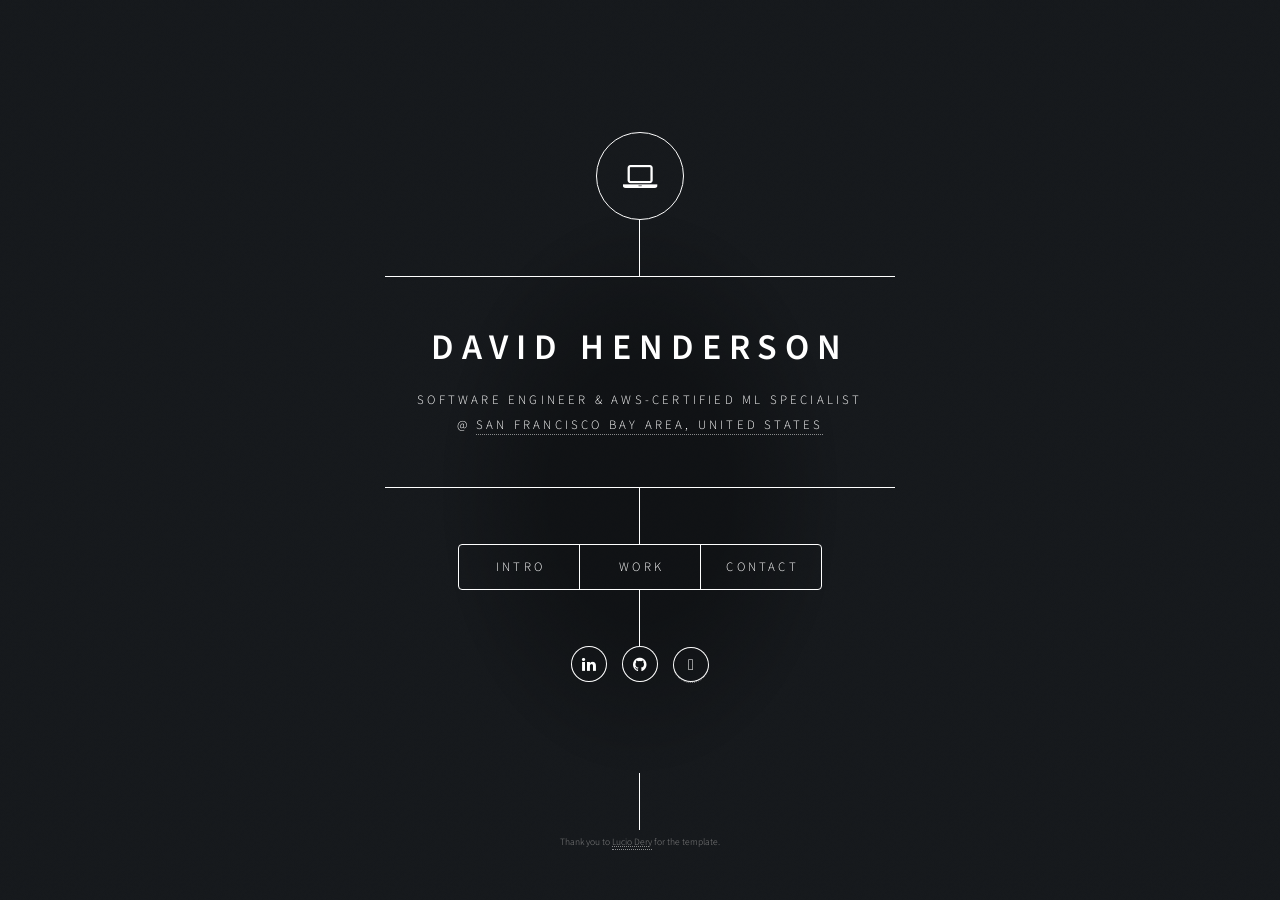
==== index.html @ 03f8490d "Update DS cat" ====
<!DOCTYPE HTML>
<!--
	Dimension by HTML5 UP
	html5up.net | @ajlkn
	Free for personal and commercial use under the CCA 3.0 license (html5up.net/license)
-->
<html>
	<head>
		<title>David Henderson</title>
		<meta charset="utf-8" />
		<meta name="viewport" content="width=device-width, initial-scale=1, user-scalable=no" />
		<link rel="stylesheet" href="assets/css/main.css" />
		<link rel="stylesheet" href="academicons.min.css">
		<!--[if lte IE 9]><link rel="stylesheet" href="assets/css/ie9.css" /><![endif]-->
		<noscript><link rel="stylesheet" href="assets/css/noscript.css" /></noscript>
	</head>
	<body>

		<!-- Wrapper -->
			<div id="wrapper">


				<!-- Header -->
					<header id="header">
						<div class="logo">
							<span class="icon fa-laptop"></span>
						</div>
						<div class="content">
							<div class="inner">
								<h1>David Henderson</h1>
								<p> 
									Software Engineer &amp; AWS-Certified ML Specialist 
									<br>
									@
									<a href="https://github.com/HD013">San Francisco Bay Area, United States</a>
									<br>
								</p>
							</div>
						</div>
						<nav>
							<ul>
								<li><a href="#intro">Intro</a></li>
								<li><a href="#work">Work</a></li>
								<li><a href="#contact">Contact</a></li>
								<!-- <li><a href="#blog">Art</a></li> -->
							</ul>
						</nav>
						<div>
							<ul class="icons">
									<!-- <li><a href="https://x.com/[MyTwitter]" class="icon fa-twitter"><span class="label">Twitter</span></a></li> -->
									<li><a href="https://www.linkedin.com/in/d-henders/" class="icon fa-linkedin"><span class="label">LinkedIn</span></a></li>
									<li><a href="https://github.com/HD013" class="icon fa-github"><span class="label">GitHub</span></a></li>
									<li><a href="https://scholar.google.com/citations?user=qw6DKE0AAAAJ&hl=en"><i class="ai ai-google-scholar" aria-hidden="true"></i></a></li>
									<!-- <li><a href="https://www.semanticscholar.org/author/[David-Henderson]/[2064353087]"><i class="ai ai-semantic-scholar" aria-hidden="true"></i></a></li>  -->
							</ul>
						</div>
						<hr>
						<div style="font-size: 0.85em; text-align: center; margin-top: 1em;">
							<small style="font-size: 0.7em; color: #888;">
						  Thank you to <a href="https://ldery.github.io/" style="color: #888; text-decoration: underline dotted;">Lucio Dery</a> for the template.
							</small>
						</div>
						</header>

									<!-- Main -->
					<div id="main">
						<article id="intro">
							<h2 class="major">Intro</h2>
							<p><span class="image main"><img style="max-height: 450px; object-fit: contain;" src="images/CR_Hd_e.jpeg" alt="David Henderson" /></span></p>
							<p>
								I'm a Research Biologist, Software Engineer and AWS-certified Machine Learning Specialist with 6+ years of experience building scalable systems, data pipelines, and optimizing database performance. I thrive at the intersection of technology and science, with a passion for cross-functional collaboration and delivering production-quality solutions. My background spans backend development, distributed systems, and mentoring future data scientists.
								<br>
							</p>
							
						</article>

						<!-- Work -->
						<article id="work">
							<h3><a href="cvs/rvSE.pdf">Resume</a></h3>
							<br>
							<h3><a href="cvs/CV_vde_2551.pdf">Full CV</a></h3>
						
							<h3 id="-education">
								<i class="icon fa-chevron-right"></i>
								Education
							</h3>
							<table class="table table-hover">
								<tbody>
									<tr>
										<td class="col-md-3">2018–2023</td>
										<td>
											<strong>Ph.D., Biology and Biomedical Sciences </strong>
											<br> Washington University in St. Louis
										</td>
									</tr>
									<tr>
										<td class="col-md-3">2014–2016</td>
										<td>
											<strong>B.Sc., Biological Studies – Summa Cum Laude</strong>
											<br> Northern Illinois University
											<br> <strong>GPA:</strong> 3.9/4
										</td>
									</tr>
								</tbody>
							</table>
						
							<h3 id="-experience">
								<i class="icon fa-chevron-right"></i>
								Experience
							</h3>
							<table class="table table-hover">
								<tbody>
									<tr>
										<td class="col-md-3">2024-Present</td>
										<td>
											<strong>Data Scientist</strong>, FreeLance
										</td>
									</tr>
									<tr>
										<td class="col-md-3">2024</td>
										<td>
											<strong>Software Developer</strong>, Galactic Advisors
										</td>
									</tr>
									<tr>
										<td class="col-md-3">2018–2023</td>
										<td>
											<strong>Research Biologist (Ph.D.)</strong>, Washington University in St. Louis
										</td>
									</tr>
									<tr>
										<td class="col-md-3">2023–Present</td>
										<td>
											<strong>Research Program Mentor</strong>, Polygence
										</td>
									</tr>
									<tr>
										<td class="col-md-3">2022</td>
										<td>
											<strong>Visiting Faculty</strong>, University of Texas at Austin
										</td>
									</tr>
									<tr>
										<td class="col-md-3">2021–2023</td>
										<td>
											<strong>Consultant</strong>, The BALSA Group
										</td>
									</tr>
								</tbody>
							</table>
							<h3 id="projects">
								<i class="icon fa-chevron-right"></i>
								Projects
							</h3>
							<table class="table table-hover">
								<tbody>
									<tr>
										<td>
											<a href="https://github.com/HD013/BiggerPockets_NLP-">
												<strong>Natural Language Processing & Sentiment Analysis: Real Estate - Bigger Pockets channel
													</strong>
											</a>												
											<br> <strong>David Henderson</strong>, Yingtong Amanda Wu
											<img  style='object-fit: contain; max-width: 500px; max-height: auto;' class="image fit" src="images/BP_dash.jpg" alt=""/>
										</td>
									</tr>
									<tr>
										<td>
											<a href="https://github.com/HD013/bioactivity-prediction-app">
												<strong>BioActivity Prediction App
													</strong>
											</a>												
											<br> <strong>David Henderson</strong>
											<img  style='object-fit: contain; max-width: 500px; max-height: auto;' class="image fit" src="images/P_punctata.jpg" alt=""/>
											<br><small style="color: #555;">photo: Muritatis</small>
										</td>
									</tr>
								</tbody>
							</table>
							<h3 id="2025-publications">
								<i class="icon fa-chevron-right"></i>
								Publications
							</h3>
							<table class="table table-hover">
								<tbody>
									<tr>
										<td>
											<a href="papers/Henderson_etal_2025_Ecology.pdf">
												<strong>Testing the role of biotic interactions in shaping elevational
													diversity gradients: An ecological metabolomics approach
													</strong>
											</a>												
											<br> <strong>David Henderson</strong>, J. Sebastian Tello, Leslie Cayola, Alfredo F. Fuentes,  Belen Alvestegui, Nathan Muchhala, Brian E. Sedio, Jonathan A. Myers 
											<br> Ecology
											<img  style='object-fit: contain; max-width: 600px; max-height: auto;' class="image fit" src="images/ecol2025_f1.png" alt=""/>
										</td>
									</tr>
									<tr>
										<td>
											<a href="papers/Smith et al 2023 Including imprecisely georeferenced specimens improves accuracy of species distributi">
												<strong>Including imprecisely georeferenced specimens improves
													accuracy of species distribution models and estimates of niche
													breadth</strong>
											</a>												
											<br> Adam B. Smith, Stephen J. Murphy, <strong>David Henderson</strong>, Kelley D. Erickson
											<br> 🏆 Wiley Top Cited Paper Award (2025)
											<br> Global Ecology and Biogeography
											<img  style='object-fit: contain; max-width: 500px; max-height: auto;' class="image fit" src="papers/geb_f6.png" alt=""/>
										</td>
									</tr>
									<tr>
										<td>
											<a href="papers/wandering_spiders.pdf">
												<strong>Effect of forest succession and microenvironmental variables on the abundance of two
													wandering spider species (Araneae: Ctenidae) in a montane tropical forest													
													</strong>
											</a>												
											<br> Nicolas A. Hazzi, Anna Petrosky, Harshad Karandikar, <strong>David Henderson</strong>, Natalia Jimenez-Conejo
											<br> Journal of Arachnology
											<img  style='object-fit: contain; max-width: 600px; max-height: auto;' class="image fit" src="images/wanderingspiders_Kgriswoldi.png" alt=""/>
										</td>
									</tr>
									<tr>
										<td>
											<a href="papers/Biotic Interactions and the Maintenance of Biodiversity Across a Tropical Elevational Gradient.pdf">
												<strong>Biotic Interactions and the Maintenance of Biodiversity Across a Tropical Elevational Gradient													
													</strong>
											</a>												
											<br> <strong>David Henderson</strong>
											<br> Washington University in St. Louis
											<img  style='object-fit: contain; max-width: 600px; max-height: auto;' class="image fit" src="images/biMait_37.png" alt=""/>
										</td>
									</tr>
									<tr>
										<td>
											<a href="papers/microburst_2020.pdf">
												<strong>Tree functional traits as predictors of microburst-associated
													treefalls in tropical wet forests
													</strong>
											</a>												
											<br> Alana M. Rader, Amy Cottrell, Anna Kudla, Tiffany Lum, <strong>David Henderson</strong>, Harshad Karandikar, Susan G. Letcher
											<br> Wiley: BioTropica
											<img  style='object-fit: contain; max-width: 600px; max-height: auto;' class="image fit" src="papers/microburst_cfl.jpg" alt=""/>
										</td>
									</tr>
								</tbody>
							</table>
						</article>
								
							</p>
						</article>

						<!-- Contact -->
						<article id="contact">
							<h3> Email : </h3>
							<p><a href="mailto:dhenders013@proton.me">dhenders013@proton.me</a></p>
							
						</article>
					</div>

			</div>

		<!-- BG -->
			<div id="bg"></div>

		<!-- Scripts -->
			<script src="assets/js/jquery.min.js"></script>
			<script src="assets/js/skel.min.js"></script>
			<script src="assets/js/util.js"></script>
			<script src="assets/js/main.js"></script>

	</body>
</html>
---- assets/css/main.css ----
@import url(font-awesome.min.css);
@import url("https://fonts.googleapis.com/css?family=Source+Sans+Pro:300italic,600italic,300,600");

/*
	Dimension by HTML5 UP
	html5up.net | @ajlkn
	Free for personal and commercial use under the CCA 3.0 license (html5up.net/license)
*/

/* Reset */

	html, body, div, span, applet, object, iframe, h1, h2, h3, h4, h5, h6, p, blockquote, pre, a, abbr, acronym, address, big, cite, code, del, dfn, em, img, ins, kbd, q, s, samp, small, strike, strong, sub, sup, tt, var, b, u, i, center, dl, dt, dd, ol, ul, li, fieldset, form, label, legend, table, caption, tbody, tfoot, thead, tr, th, td, article, aside, canvas, details, embed, figure, figcaption, footer, header, hgroup, menu, nav, output, ruby, section, summary, time, mark, audio, video {
		margin: 0;
		padding: 0;
		border: 0;
		font-size: 100%;
		font: inherit;
		vertical-align: baseline;
	}

	article, aside, details, figcaption, figure, footer, header, hgroup, menu, nav, section {
		display: block;
	}

	body {
		line-height: 1;
	}

	ol, ul {
		list-style: none;
	}

	blockquote, q {
		quotes: none;
	}

	blockquote:before, blockquote:after, q:before, q:after {
		content: '';
		content: none;
	}

	table {
		border-collapse: collapse;
		border-spacing: 0;
	}

	body {
		-webkit-text-size-adjust: none;
	}

/* Box Model */

	*, *:before, *:after {
		-moz-box-sizing: border-box;
		-webkit-box-sizing: border-box;
		box-sizing: border-box;
	}

/* Basic */

	@-ms-viewport {
		width: device-width;
	}

	@media screen and (max-width: 480px) {

		html, body {
			min-width: 320px;
		}

	}

	body {
		background: #1b1f22;
	}

		body.is-loading *, body.is-loading *:before, body.is-loading *:after, body.is-switching *, body.is-switching *:before, body.is-switching *:after {
			-moz-animation: none !important;
			-webkit-animation: none !important;
			-ms-animation: none !important;
			animation: none !important;
			-moz-transition: none !important;
			-webkit-transition: none !important;
			-ms-transition: none !important;
			transition: none !important;
			-moz-transition-delay: none !important;
			-webkit-transition-delay: none !important;
			-ms-transition-delay: none !important;
			transition-delay: none !important;
		}

/* Type */

	html {
		font-size: 16pt;
	}

		@media screen and (max-width: 1680px) {

			html {
				font-size: 12pt;
			}

		}

		@media screen and (max-width: 736px) {

			html {
				font-size: 11pt;
			}

		}

		@media screen and (max-width: 360px) {

			html {
				font-size: 10pt;
			}

		}

	body, input, select, textarea {
		color: #ffffff;
		font-family: "Source Sans Pro", sans-serif;
		font-weight: 300;
		font-size: 1rem;
		line-height: 1.65;
	}

	a {
		-moz-transition: color 0.2s ease-in-out, background-color 0.2s ease-in-out, border-bottom-color 0.2s ease-in-out;
		-webkit-transition: color 0.2s ease-in-out, background-color 0.2s ease-in-out, border-bottom-color 0.2s ease-in-out;
		-ms-transition: color 0.2s ease-in-out, background-color 0.2s ease-in-out, border-bottom-color 0.2s ease-in-out;
		transition: color 0.2s ease-in-out, background-color 0.2s ease-in-out, border-bottom-color 0.2s ease-in-out;
		border-bottom: dotted 1px rgba(255, 255, 255, 0.5);
		text-decoration: none;
		color: inherit;
	}

		a:hover {
			border-bottom-color: transparent;
		}

	strong, b {
		color: #ffffff;
		font-weight: 600;
	}

	em, i {
		font-style: italic;
	}

	p {
		margin: 0 0 2rem 0;
	}

	h1, h2, h3, h4, h5, h6 {
		color: #ffffff;
		font-weight: 600;
		line-height: 1.5;
		margin: 0 0 1rem 0;
		text-transform: uppercase;
		letter-spacing: 0.2rem;
	}

		h1 a, h2 a, h3 a, h4 a, h5 a, h6 a {
			color: inherit;
			text-decoration: none;
		}

		h1.major, h2.major, h3.major, h4.major, h5.major, h6.major {
			border-bottom: solid 1px #ffffff;
			width: -moz-max-content;
			width: -webkit-max-content;
			width: -ms-max-content;
			width: max-content;
			padding-bottom: 0.5rem;
			margin: 0 0 2rem 0;
		}

	h1 {
		font-size: 2.25rem;
		line-height: 1.3;
		letter-spacing: 0.5rem;
	}

	h2 {
		font-size: 1.5rem;
		line-height: 1.4;
		letter-spacing: 0.5rem;
	}

	h3 {
		font-size: 1rem;
	}

	h4 {
		font-size: 0.8rem;
	}

	h5 {
		font-size: 0.7rem;
	}

	h6 {
		font-size: 0.6rem;
	}

	@media screen and (max-width: 736px) {

		h1 {
			font-size: 1.75rem;
			line-height: 1.4;
		}

		h2 {
			font-size: 1.25em;
			line-height: 1.5;
		}

	}

	sub {
		font-size: 0.8rem;
		position: relative;
		top: 0.5rem;
	}

	sup {
		font-size: 0.8rem;
		position: relative;
		top: -0.5rem;
	}

	blockquote {
		border-left: solid 4px #ffffff;
		font-style: italic;
		margin: 0 0 2rem 0;
		padding: 0.5rem 0 0.5rem 2rem;
	}

	code {
		background: rgba(255, 255, 255, 0.075);
		border-radius: 4px;
		font-family: "Courier New", monospace;
		font-size: 0.9rem;
		margin: 0 0.25rem;
		padding: 0.25rem 0.65rem;
	}

	pre {
		-webkit-overflow-scrolling: touch;
		font-family: "Courier New", monospace;
		font-size: 0.9rem;
		margin: 0 0 2rem 0;
	}

		pre code {
			display: block;
			line-height: 1.75;
			padding: 1rem 1.5rem;
			overflow-x: auto;
		}

	hr {
		border: 0;
		border-bottom: solid 1px #ffffff;
		margin: 2.75rem 0;
	}

	.align-left {
		text-align: left;
	}

	.align-center {
		text-align: center;
	}

	.align-right {
		text-align: right;
	}

/* Form */

	form {
		margin: 0 0 2.5rem 0;
	}

		form .field {
			margin: 0 0 1.5rem 0;
		}

			form .field.half {
				width: 50%;
				float: left;
				padding: 0 0 0 0.75rem;
			}

				form .field.half.first {
					padding: 0 0.75rem 0 0;
				}

		form > .actions {
			margin: 1.875rem 0 0 0 !important;
		}

		@media screen and (max-width: 736px) {

			form .field {
				margin: 0 0 1.125rem 0;
			}

				form .field.half {
					padding: 0 0 0 0.5625rem;
				}

					form .field.half.first {
						padding: 0 0.5625rem 0 0;
					}

			form > .actions {
				margin: 1.5rem 0 0 0 !important;
			}

		}

		@media screen and (max-width: 480px) {

			form .field.half {
				width: 100%;
				float: none;
				padding: 0;
			}

				form .field.half.first {
					padding: 0;
				}

		}

	label {
		color: #ffffff;
		display: block;
		font-size: 0.8rem;
		font-weight: 300;
		letter-spacing: 0.2rem;
		line-height: 1.5;
		margin: 0 0 1rem 0;
		text-transform: uppercase;
	}

	input[type="text"],
	input[type="password"],
	input[type="email"],
	input[type="tel"],
	select,
	textarea {
		-moz-appearance: none;
		-webkit-appearance: none;
		-ms-appearance: none;
		appearance: none;
		-moz-transition: border-color 0.2s ease-in-out, box-shadow 0.2s ease-in-out, background-color 0.2s ease-in-out;
		-webkit-transition: border-color 0.2s ease-in-out, box-shadow 0.2s ease-in-out, background-color 0.2s ease-in-out;
		-ms-transition: border-color 0.2s ease-in-out, box-shadow 0.2s ease-in-out, background-color 0.2s ease-in-out;
		transition: border-color 0.2s ease-in-out, box-shadow 0.2s ease-in-out, background-color 0.2s ease-in-out;
		background: transparent;
		border-radius: 4px;
		border: solid 1px #ffffff;
		color: inherit;
		display: block;
		outline: 0;
		padding: 0 1rem;
		text-decoration: none;
		width: 100%;
	}

		input[type="text"]:invalid,
		input[type="password"]:invalid,
		input[type="email"]:invalid,
		input[type="tel"]:invalid,
		select:invalid,
		textarea:invalid {
			box-shadow: none;
		}

		input[type="text"]:focus,
		input[type="password"]:focus,
		input[type="email"]:focus,
		input[type="tel"]:focus,
		select:focus,
		textarea:focus {
			background: rgba(255, 255, 255, 0.075);
			border-color: #ffffff;
			box-shadow: 0 0 0 1px #ffffff;
		}

	select option {
		background: #1b1f22;
		color: #ffffff;
	}

	.select-wrapper {
		text-decoration: none;
		display: block;
		position: relative;
	}

		.select-wrapper:before {
			-moz-osx-font-smoothing: grayscale;
			-webkit-font-smoothing: antialiased;
			font-family: FontAwesome;
			font-style: normal;
			font-weight: normal;
			text-transform: none !important;
		}

		.select-wrapper:before {
			color: #ffffff;
			content: '\f107';
			display: block;
			height: 2.75rem;
			line-height: calc(2.75rem + 0em);
			pointer-events: none;
			position: absolute;
			right: 0;
			text-align: center;
			top: 0;
			width: 2.75rem;
		}

		.select-wrapper select::-ms-expand {
			display: none;
		}

	input[type="text"],
	input[type="password"],
	input[type="email"],
	select {
		height: 2.75rem;
	}

	textarea {
		padding: 0.75rem 1rem;
	}

	input[type="checkbox"],
	input[type="radio"] {
		-moz-appearance: none;
		-webkit-appearance: none;
		-ms-appearance: none;
		appearance: none;
		display: block;
		float: left;
		margin-right: -2rem;
		opacity: 0;
		width: 1rem;
		z-index: -1;
	}

		input[type="checkbox"] + label,
		input[type="radio"] + label {
			text-decoration: none;
			-moz-user-select: none;
			-webkit-user-select: none;
			-ms-user-select: none;
			user-select: none;
			color: #ffffff;
			cursor: pointer;
			display: inline-block;
			font-size: 0.8rem;
			font-weight: 300;
			margin: 0 0 0.5rem 0;
			padding-left: 2.65rem;
			padding-right: 0.75rem;
			position: relative;
		}

			input[type="checkbox"] + label:before,
			input[type="radio"] + label:before {
				-moz-osx-font-smoothing: grayscale;
				-webkit-font-smoothing: antialiased;
				font-family: FontAwesome;
				font-style: normal;
				font-weight: normal;
				text-transform: none !important;
			}

			input[type="checkbox"] + label:before,
			input[type="radio"] + label:before {
				-moz-transition: border-color 0.2s ease-in-out, box-shadow 0.2s ease-in-out, background-color 0.2s ease-in-out;
				-webkit-transition: border-color 0.2s ease-in-out, box-shadow 0.2s ease-in-out, background-color 0.2s ease-in-out;
				-ms-transition: border-color 0.2s ease-in-out, box-shadow 0.2s ease-in-out, background-color 0.2s ease-in-out;
				transition: border-color 0.2s ease-in-out, box-shadow 0.2s ease-in-out, background-color 0.2s ease-in-out;
				border-radius: 4px;
				border: solid 1px #ffffff;
				content: '';
				display: inline-block;
				height: 1.65rem;
				left: 0;
				line-height: calc(1.58125rem + 0em);
				position: absolute;
				text-align: center;
				top: -0.125rem;
				width: 1.65rem;
			}

		input[type="checkbox"]:checked + label:before,
		input[type="radio"]:checked + label:before {
			background: #ffffff !important;
			border-color: #ffffff !important;
			color: #1b1f22;
			content: '\f00c';
		}

		input[type="checkbox"]:focus + label:before,
		input[type="radio"]:focus + label:before {
			background: rgba(255, 255, 255, 0.075);
			border-color: #ffffff;
			box-shadow: 0 0 0 1px #ffffff;
		}

	input[type="checkbox"] + label:before {
		border-radius: 4px;
	}

	input[type="radio"] + label:before {
		border-radius: 100%;
	}

	::-webkit-input-placeholder {
		color: rgba(255, 255, 255, 0.5) !important;
		opacity: 1.0;
	}

	:-moz-placeholder {
		color: rgba(255, 255, 255, 0.5) !important;
		opacity: 1.0;
	}

	::-moz-placeholder {
		color: rgba(255, 255, 255, 0.5) !important;
		opacity: 1.0;
	}

	:-ms-input-placeholder {
		color: rgba(255, 255, 255, 0.5) !important;
		opacity: 1.0;
	}

	.formerize-placeholder {
		color: rgba(255, 255, 255, 0.5) !important;
		opacity: 1.0;
	}

/* Box */

	.box {
		border-radius: 4px;
		border: solid 1px #ffffff;
		margin-bottom: 2rem;
		padding: 1.5em;
	}

		.box > :last-child,
		.box > :last-child > :last-child,
		.box > :last-child > :last-child > :last-child {
			margin-bottom: 0;
		}

		.box.alt {
			border: 0;
			border-radius: 0;
			padding: 0;
		}

/* Icon */

	.icon {
		text-decoration: none;
		border-bottom: none;
		position: relative;
	}

		.icon:before {
			-moz-osx-font-smoothing: grayscale;
			-webkit-font-smoothing: antialiased;
			font-family: FontAwesome;
			font-style: normal;
			font-weight: normal;
			text-transform: none !important;
		}

		.icon > .label {
			display: none;
		}

/* Image */

	.image {
		border-radius: 4px;
		border: 0;
		display: inline-block;
		position: relative;
	}

		.image:before {
			-moz-pointer-events: none;
			-webkit-pointer-events: none;
			-ms-pointer-events: none;
			pointer-events: none;
			background-image: url("../../images/overlay.png");
			background-color: rgba(19, 21, 25, 0.5);
			border-radius: 4px;
			content: '';
			display: block;
			height: 100%;
			left: 0;
			opacity: 0.5;
			position: absolute;
			top: 0;
			width: 100%;
		}

		.image img {
			border-radius: 4px;
			display: block;
		}

		.image.left, .image.right {
			max-width: 40%;
		}

			.image.left img, .image.right img {
				width: 100%;
			}

		.image.left {
			float: left;
			padding: 0 1.5em 1em 0;
			top: 0.25em;
		}

		.image.right {
			float: right;
			padding: 0 0 1em 1.5em;
			top: 0.25em;
		}

		.image.fit {
			display: block;
			margin: 0 0 2rem 0;
			width: 100%;
		}

			.image.fit img {
				width: 100%;
			}

		.image.main {
			display: block;
			margin: 2.5rem 0;
			width: 100%;
		}

			.image.main img {
				width: 100%;
			}

		@media screen and (max-width: 736px) {

			.image.main {
				margin: 2rem 0;
			}

		}

		@media screen and (max-width: 480px) {

			.image.main {
				margin: 1.5rem 0;
			}

		}

/* List */

	ol {
		list-style: decimal;
		margin: 0 0 2rem 0;
		padding-left: 1.25em;
	}

		ol li {
			padding-left: 0.25em;
		}

	ul {
		list-style: disc;
		margin: 0 0 2rem 0;
		padding-left: 1em;
	}

		ul li {
			padding-left: 0.5em;
		}

		ul.alt {
			list-style: none;
			padding-left: 0;
		}

			ul.alt li {
				border-top: solid 1px #ffffff;
				padding: 0.5em 0;
			}

				ul.alt li:first-child {
					border-top: 0;
					padding-top: 0;
				}

		ul.icons {
			cursor: default;
			list-style: none;
			padding-left: 0;
		}

			ul.icons li {
				display: inline-block;
				padding: 0 0.75em 0 0;
			}

				ul.icons li:last-child {
					padding-right: 0;
				}

				ul.icons li a {
					border-radius: 100%;
					box-shadow: inset 0 0 0 1px #ffffff;
					display: inline-block;
					height: 2.25rem;
					line-height: 2.25rem;
					text-align: center;
					width: 2.25rem;
				}

					ul.icons li a:hover {
						background-color: rgba(255, 255, 255, 0.075);
					}

					ul.icons li a:active {
						background-color: rgba(255, 255, 255, 0.175);
					}

		ul.actions {
			cursor: default;
			list-style: none;
			padding-left: 0;
		}

			ul.actions li {
				display: inline-block;
				padding: 0 1rem 0 0;
				vertical-align: middle;
			}

				ul.actions li:last-child {
					padding-right: 0;
				}

			ul.actions.small li {
				padding: 0 0.5rem 0 0;
			}

			ul.actions.vertical li {
				display: block;
				padding: 1rem 0 0 0;
			}

				ul.actions.vertical li:first-child {
					padding-top: 0;
				}

				ul.actions.vertical li > * {
					margin-bottom: 0;
				}

			ul.actions.vertical.small li {
				padding: 0.5rem 0 0 0;
			}

				ul.actions.vertical.small li:first-child {
					padding-top: 0;
				}

			ul.actions.fit {
				display: table;
				margin-left: -1rem;
				padding: 0;
				table-layout: fixed;
				width: calc(100% + 1rem);
			}

				ul.actions.fit li {
					display: table-cell;
					padding: 0 0 0 1rem;
				}

					ul.actions.fit li > * {
						margin-bottom: 0;
					}

				ul.actions.fit.small {
					margin-left: -0.5rem;
					width: calc(100% + 0.5rem);
				}

					ul.actions.fit.small li {
						padding: 0 0 0 0.5rem;
					}

			@media screen and (max-width: 480px) {

				ul.actions {
					margin: 0 0 2rem 0;
				}

					ul.actions li {
						padding: 1rem 0 0 0;
						display: block;
						text-align: center;
						width: 100%;
					}

						ul.actions li:first-child {
							padding-top: 0;
						}

						ul.actions li > * {
							width: 100%;
							margin: 0 !important;
						}

							ul.actions li > *.icon:before {
								margin-left: -2em;
							}

					ul.actions.small li {
						padding: 0.5rem 0 0 0;
					}

						ul.actions.small li:first-child {
							padding-top: 0;
						}

			}

	dl {
		margin: 0 0 2rem 0;
	}

		dl dt {
			display: block;
			font-weight: 600;
			margin: 0 0 1rem 0;
		}

		dl dd {
			margin-left: 2rem;
		}

/* Table */

	.table-wrapper {
		-webkit-overflow-scrolling: touch;
		overflow-x: auto;
	}

	table {
		margin: 0 0 2rem 0;
		width: 100%;
	}

		table tbody tr {
			border: solid 1px #ffffff;
			border-left: 0;
			border-right: 0;
		}

			table tbody tr:nth-child(2n + 1) {
				background-color: rgba(255, 255, 255, 0.075);
			}

		table td {
			padding: 0.75em 0.75em;
		}

		table th {
			color: #ffffff;
			font-size: 0.9em;
			font-weight: 600;
			padding: 0 0.75em 0.75em 0.75em;
			text-align: left;
		}

		table thead {
			border-bottom: solid 2px #ffffff;
		}

		table tfoot {
			border-top: solid 2px #ffffff;
		}

		table.alt {
			border-collapse: separate;
		}

			table.alt tbody tr td {
				border: solid 1px #ffffff;
				border-left-width: 0;
				border-top-width: 0;
			}

				table.alt tbody tr td:first-child {
					border-left-width: 1px;
				}

			table.alt tbody tr:first-child td {
				border-top-width: 1px;
			}

			table.alt thead {
				border-bottom: 0;
			}

			table.alt tfoot {
				border-top: 0;
			}

/* Button */

	input[type="submit"],
	input[type="reset"],
	input[type="button"],
	button,
	.button {
		-moz-appearance: none;
		-webkit-appearance: none;
		-ms-appearance: none;
		appearance: none;
		-moz-transition: background-color 0.2s ease-in-out, color 0.2s ease-in-out;
		-webkit-transition: background-color 0.2s ease-in-out, color 0.2s ease-in-out;
		-ms-transition: background-color 0.2s ease-in-out, color 0.2s ease-in-out;
		transition: background-color 0.2s ease-in-out, color 0.2s ease-in-out;
		background-color: transparent;
		border-radius: 4px;
		border: 0;
		box-shadow: inset 0 0 0 1px #ffffff;
		color: #ffffff !important;
		cursor: pointer;
		display: inline-block;
		font-size: 0.8rem;
		font-weight: 300;
		height: 2.75rem;
		letter-spacing: 0.2rem;
		line-height: 2.75rem;
		outline: 0;
		padding: 0 1.25rem 0 1.35rem;
		text-align: center;
		text-decoration: none;
		text-transform: uppercase;
		white-space: nowrap;
	}

		input[type="submit"]:hover,
		input[type="reset"]:hover,
		input[type="button"]:hover,
		button:hover,
		.button:hover {
			background-color: rgba(255, 255, 255, 0.075);
		}

		input[type="submit"]:active,
		input[type="reset"]:active,
		input[type="button"]:active,
		button:active,
		.button:active {
			background-color: rgba(255, 255, 255, 0.175);
		}

		input[type="submit"].icon:before,
		input[type="reset"].icon:before,
		input[type="button"].icon:before,
		button.icon:before,
		.button.icon:before {
			margin-right: 0.5em;
		}

		input[type="submit"].fit,
		input[type="reset"].fit,
		input[type="button"].fit,
		button.fit,
		.button.fit {
			display: block;
			margin: 0 0 1rem 0;
			width: 100%;
		}

		input[type="submit"].special,
		input[type="reset"].special,
		input[type="button"].special,
		button.special,
		.button.special {
			background-color: #ffffff;
			color: #1b1f22 !important;
			font-weight: 600;
		}

		input[type="submit"].disabled, input[type="submit"]:disabled,
		input[type="reset"].disabled,
		input[type="reset"]:disabled,
		input[type="button"].disabled,
		input[type="button"]:disabled,
		button.disabled,
		button:disabled,
		.button.disabled,
		.button:disabled {
			-moz-pointer-events: none;
			-webkit-pointer-events: none;
			-ms-pointer-events: none;
			pointer-events: none;
			cursor: default;
			opacity: 0.25;
		}

	input[type="submit"],
	input[type="reset"],
	input[type="button"],
	button {
		line-height: calc(2.75rem - 2px);
	}

/* BG */

	#bg {
		-moz-transform: scale(1.0);
		-webkit-transform: scale(1.0);
		-ms-transform: scale(1.0);
		transform: scale(1.0);
		-webkit-backface-visibility: hidden;
		position: fixed;
		top: 0;
		left: 0;
		width: 100%;
		height: 100vh;
		z-index: 1;
	}

		#bg:before, #bg:after {
			content: '';
			display: block;
			position: absolute;
			top: 0;
			left: 0;
			width: 100%;
			height: 100%;
		}

		#bg:before {
			-moz-transition: background-color 2.5s ease-in-out;
			-webkit-transition: background-color 2.5s ease-in-out;
			-ms-transition: background-color 2.5s ease-in-out;
			transition: background-color 2.5s ease-in-out;
			-moz-transition-delay: 0.75s;
			-webkit-transition-delay: 0.75s;
			-ms-transition-delay: 0.75s;
			transition-delay: 0.75s;
			background-image: linear-gradient(to top, rgba(19, 21, 25, 0.5), rgba(19, 21, 25, 0.5)), url("../../images/overlay.png");
			background-size: auto, 256px 256px;
			background-position: center, center;
			background-repeat: no-repeat, repeat;
			z-index: 2;
		}

		#bg:after {
			-moz-transform: scale(1.125);
			-webkit-transform: scale(1.125);
			-ms-transform: scale(1.125);
			transform: scale(1.125);
			-moz-transition: -moz-transform 0.325s ease-in-out, -moz-filter 0.325s ease-in-out;
			-webkit-transition: -webkit-transform 0.325s ease-in-out, -webkit-filter 0.325s ease-in-out;
			-ms-transition: -ms-transform 0.325s ease-in-out, -ms-filter 0.325s ease-in-out;
			transition: transform 0.325s ease-in-out, filter 0.325s ease-in-out;
			background-image: url("../../images/1716245919169.jpg");
			background-position: center;
			background-size: cover;
			background-repeat: no-repeat;
			z-index: 1;
		}

		body.is-article-visible #bg:after {
			-moz-transform: scale(1.0825);
			-webkit-transform: scale(1.0825);
			-ms-transform: scale(1.0825);
			transform: scale(1.0825);
			-moz-filter: blur(0.2rem);
			-webkit-filter: blur(0.2rem);
			-ms-filter: blur(0.2rem);
			filter: blur(0.2rem);
		}

		body.is-loading #bg:before {
			background-color: #000000;
		}

/* Wrapper */

	#wrapper {
		display: -moz-flex;
		display: -webkit-flex;
		display: -ms-flex;
		display: flex;
		-moz-flex-direction: column;
		-webkit-flex-direction: column;
		-ms-flex-direction: column;
		flex-direction: column;
		-moz-align-items: center;
		-webkit-align-items: center;
		-ms-align-items: center;
		align-items: center;
		-moz-justify-content: space-between;
		-webkit-justify-content: space-between;
		-ms-justify-content: space-between;
		justify-content: space-between;
		position: relative;
		min-height: 100vh;
		width: 100%;
		padding: 4rem 2rem;
		z-index: 3;
	}

		#wrapper:before {
			content: '';
			display: block;
		}

		@media screen and (max-width: 1680px) {

			#wrapper {
				padding: 3rem 2rem;
			}

		}

		@media screen and (max-width: 736px) {

			#wrapper {
				padding: 2rem 1rem;
			}

		}

		@media screen and (max-width: 480px) {

			#wrapper {
				padding: 1rem;
			}

		}

/* Header */

	#header {
		display: -moz-flex;
		display: -webkit-flex;
		display: -ms-flex;
		display: flex;
		-moz-flex-direction: column;
		-webkit-flex-direction: column;
		-ms-flex-direction: column;
		flex-direction: column;
		-moz-align-items: center;
		-webkit-align-items: center;
		-ms-align-items: center;
		align-items: center;
		-moz-transition: -moz-transform 0.325s ease-in-out, -moz-filter 0.325s ease-in-out, opacity 0.325s ease-in-out;
		-webkit-transition: -webkit-transform 0.325s ease-in-out, -webkit-filter 0.325s ease-in-out, opacity 0.325s ease-in-out;
		-ms-transition: -ms-transform 0.325s ease-in-out, -ms-filter 0.325s ease-in-out, opacity 0.325s ease-in-out;
		transition: transform 0.325s ease-in-out, filter 0.325s ease-in-out, opacity 0.325s ease-in-out;
		background-image: -moz-radial-gradient(rgba(0, 0, 0, 0.25) 25%, transparent 55%);
		background-image: -webkit-radial-gradient(rgba(0, 0, 0, 0.25) 25%, transparent 55%);
		background-image: -ms-radial-gradient(rgba(0, 0, 0, 0.25) 25%, transparent 55%);
		background-image: radial-gradient(rgba(0, 0, 0, 0.25) 25%, transparent 55%);
		max-width: 100%;
		text-align: center;
	}

		#header > * {
			-moz-transition: opacity 0.325s ease-in-out;
			-webkit-transition: opacity 0.325s ease-in-out;
			-ms-transition: opacity 0.325s ease-in-out;
			transition: opacity 0.325s ease-in-out;
			position: relative;
			margin-top: 3.5rem;
		}

			#header > *:before {
				content: '';
				display: block;
				position: absolute;
				top: calc(-3.5rem - 1px);
				left: calc(50% - 1px);
				width: 1px;
				height: calc(3.5rem + 1px);
				background: #ffffff;
			}

		#header > :first-child {
			margin-top: 0;
		}

			#header > :first-child:before {
				display: none;
			}

		#header .logo {
			width: 5.5rem;
			height: 5.5rem;
			line-height: 5.5rem;
			border: solid 1px #ffffff;
			border-radius: 100%;
		}

			#header .logo .icon:before {
				font-size: 2rem;
			}

		#header .content {
			border-style: solid;
			border-color: #ffffff;
			border-top-width: 1px;
			border-bottom-width: 1px;
			max-width: 100%;
		}

			#header .content .inner {
				-moz-transition: max-height 0.75s ease, padding 0.75s ease, opacity 0.325s ease-in-out;
				-webkit-transition: max-height 0.75s ease, padding 0.75s ease, opacity 0.325s ease-in-out;
				-ms-transition: max-height 0.75s ease, padding 0.75s ease, opacity 0.325s ease-in-out;
				transition: max-height 0.75s ease, padding 0.75s ease, opacity 0.325s ease-in-out;
				-moz-transition-delay: 0.25s;
				-webkit-transition-delay: 0.25s;
				-ms-transition-delay: 0.25s;
				transition-delay: 0.25s;
				padding: 3rem 2rem;
				max-height: 40rem;
				overflow: hidden;
			}

				#header .content .inner > :last-child {
					margin-bottom: 0;
				}

			#header .content p {
				text-transform: uppercase;
				letter-spacing: 0.2rem;
				font-size: 0.8rem;
				line-height: 2;
			}

		#header nav ul {
			display: -moz-flex;
			display: -webkit-flex;
			display: -ms-flex;
			display: flex;
			margin-bottom: 0;
			list-style: none;
			padding-left: 0;
			border: solid 1px #ffffff;
			border-radius: 4px;
		}

			#header nav ul li {
				padding-left: 0;
				border-left: solid 1px #ffffff;
			}

				#header nav ul li:first-child {
					border-left: 0;
				}

				#header nav ul li a {
					display: block;
					min-width: 7.5rem;
					height: 2.75rem;
					line-height: 2.75rem;
					padding: 0 1.25rem 0 1.45rem;
					text-transform: uppercase;
					letter-spacing: 0.2rem;
					font-size: 0.8rem;
					border-bottom: 0;
				}

					#header nav ul li a:hover {
						background-color: rgba(255, 255, 255, 0.075);
					}

					#header nav ul li a:active {
						background-color: rgba(255, 255, 255, 0.175);
					}

		#header nav.use-middle:after {
			content: '';
			display: block;
			position: absolute;
			top: 0;
			left: calc(50% - 1px);
			width: 1px;
			height: 100%;
			background: #ffffff;
		}

		#header nav.use-middle ul li.is-middle {
			border-left: 0;
		}

		body.is-article-visible #header {
			-moz-transform: scale(0.95);
			-webkit-transform: scale(0.95);
			-ms-transform: scale(0.95);
			transform: scale(0.95);
			-moz-filter: blur(0.1rem);
			-webkit-filter: blur(0.1rem);
			-ms-filter: blur(0.1rem);
			filter: blur(0.1rem);
			opacity: 0;
		}

		body.is-loading #header {
			-moz-filter: blur(0.125rem);
			-webkit-filter: blur(0.125rem);
			-ms-filter: blur(0.125rem);
			filter: blur(0.125rem);
		}

			body.is-loading #header > * {
				opacity: 0;
			}

			body.is-loading #header .content .inner {
				max-height: 0;
				padding-top: 0;
				padding-bottom: 0;
				opacity: 0;
			}

		@media screen and (max-width: 980px) {

			#header .content p br {
				display: none;
			}

		}

		@media screen and (max-width: 736px) {

			#header > * {
				margin-top: 2rem;
			}

				#header > *:before {
					top: calc(-2rem - 1px);
					height: calc(2rem + 1px);
				}

			#header .logo {
				width: 4.75rem;
				height: 4.75rem;
				line-height: 4.75rem;
			}

				#header .logo .icon:before {
					font-size: 1.75rem;
				}

			#header .content .inner {
				padding: 2.5rem 1rem;
			}

			#header .content p {
				line-height: 1.875;
			}

		}

		@media screen and (max-width: 480px) {

			#header {
				padding: 1.5rem 0;
			}

				#header .content .inner {
					padding: 2.5rem 0;
				}

				#header nav ul {
					-moz-flex-direction: column;
					-webkit-flex-direction: column;
					-ms-flex-direction: column;
					flex-direction: column;
					min-width: 10rem;
					max-width: 100%;
				}

					#header nav ul li {
						border-left: 0;
						border-top: solid 1px #ffffff;
					}

						#header nav ul li:first-child {
							border-top: 0;
						}

						#header nav ul li a {
							height: 3rem;
							line-height: 3rem;
							min-width: 0;
							width: 100%;
						}

				#header nav.use-middle:after {
					display: none;
				}

		}

/* Main */

	#main {
		-moz-flex-grow: 1;
		-webkit-flex-grow: 1;
		-ms-flex-grow: 1;
		flex-grow: 1;
		-moz-flex-shrink: 1;
		-webkit-flex-shrink: 1;
		-ms-flex-shrink: 1;
		flex-shrink: 1;
		display: -moz-flex;
		display: -webkit-flex;
		display: -ms-flex;
		display: flex;
		-moz-align-items: center;
		-webkit-align-items: center;
		-ms-align-items: center;
		align-items: center;
		-moz-justify-content: center;
		-webkit-justify-content: center;
		-ms-justify-content: center;
		justify-content: center;
		-moz-flex-direction: column;
		-webkit-flex-direction: column;
		-ms-flex-direction: column;
		flex-direction: column;
		position: relative;
		max-width: 100%;
		z-index: 3;
	}

		#main article {
			-moz-transform: translateY(0.25rem);
			-webkit-transform: translateY(0.25rem);
			-ms-transform: translateY(0.25rem);
			transform: translateY(0.25rem);
			-moz-transition: opacity 0.325s ease-in-out, -moz-transform 0.325s ease-in-out;
			-webkit-transition: opacity 0.325s ease-in-out, -webkit-transform 0.325s ease-in-out;
			-ms-transition: opacity 0.325s ease-in-out, -ms-transform 0.325s ease-in-out;
			transition: opacity 0.325s ease-in-out, transform 0.325s ease-in-out;
			padding: 4.5rem 2.5rem 1.5rem 2.5rem ;
			position: relative;
			width: 60rem;
			max-width: 100%;
			background-color: rgba(27, 31, 34, 0.85);
			border-radius: 4px;
			opacity: 0;
		}

			#main article.active {
				-moz-transform: translateY(0);
				-webkit-transform: translateY(0);
				-ms-transform: translateY(0);
				transform: translateY(0);
				opacity: 1;
			}

			#main article .close {
				display: block;
				position: absolute;
				top: 0;
				right: 0;
				width: 4rem;
				height: 4rem;
				cursor: pointer;
				text-indent: 4rem;
				overflow: hidden;
				white-space: nowrap;
			}

				#main article .close:before {
					-moz-transition: background-color 0.2s ease-in-out;
					-webkit-transition: background-color 0.2s ease-in-out;
					-ms-transition: background-color 0.2s ease-in-out;
					transition: background-color 0.2s ease-in-out;
					content: '';
					display: block;
					position: absolute;
					top: 0.75rem;
					left: 0.75rem;
					width: 2.5rem;
					height: 2.5rem;
					border-radius: 100%;
					background-position: center;
					background-image: url("data:image/svg+xml;charset=utf8,%3Csvg xmlns='http://www.w3.org/2000/svg' xmlns:xlink='http://www.w3.org/1999/xlink' width='20px' height='20px' viewBox='0 0 20 20' zoomAndPan='disable'%3E%3Cstyle%3Eline %7B stroke: %23ffffff%3B stroke-width: 1%3B %7D%3C/style%3E%3Cline x1='2' y1='2' x2='18' y2='18' /%3E%3Cline x1='18' y1='2' x2='2' y2='18' /%3E%3C/svg%3E");
					background-size: 20px 20px;
					background-repeat: no-repeat;
				}

				#main article .close:hover:before {
					background-color: rgba(255, 255, 255, 0.075);
				}

				#main article .close:active:before {
					background-color: rgba(255, 255, 255, 0.175);
				}

		@media screen and (max-width: 736px) {

			#main article {
				padding: 3.5rem 2rem 0.5rem 2rem ;
			}

				#main article .close:before {
					top: 0.875rem;
					left: 0.875rem;
					width: 2.25rem;
					height: 2.25rem;
					background-size: 14px 14px;
				}

		}

		@media screen and (max-width: 480px) {

			#main article {
				padding: 3rem 1.5rem 0.5rem 1.5rem ;
			}

		}

/* Footer */

	#footer {
		-moz-transition: -moz-transform 0.325s ease-in-out, -moz-filter 0.325s ease-in-out, opacity 0.325s ease-in-out;
		-webkit-transition: -webkit-transform 0.325s ease-in-out, -webkit-filter 0.325s ease-in-out, opacity 0.325s ease-in-out;
		-ms-transition: -ms-transform 0.325s ease-in-out, -ms-filter 0.325s ease-in-out, opacity 0.325s ease-in-out;
		transition: transform 0.325s ease-in-out, filter 0.325s ease-in-out, opacity 0.325s ease-in-out;
		width: 100%;
		max-width: 100%;
		margin-top: 2rem;
		text-align: center;
	}

		#footer .copyright {
			letter-spacing: 0.2rem;
			font-size: 0.6rem;
			opacity: 0.75;
			margin-bottom: 0;
			text-transform: uppercase;
		}

		body.is-article-visible #footer {
			-moz-transform: scale(0.95);
			-webkit-transform: scale(0.95);
			-ms-transform: scale(0.95);
			transform: scale(0.95);
			-moz-filter: blur(0.1rem);
			-webkit-filter: blur(0.1rem);
			-ms-filter: blur(0.1rem);
			filter: blur(0.1rem);
			opacity: 0;
		}

		body.is-loading #footer {
			opacity: 0;
		}

.row {
  display: flex;
  flex-wrap: wrap;
  padding: 0 4px;
}

/* Create four equal columns that sits next to each other */
.column {
  flex: 25%;
  max-width: 35%;
  padding: 0 4px;
}

.column img {
  margin-top: 8px;
  vertical-align: middle;
  width: 100%;
}

/* Responsive layout - makes a two column-layout instead of four columns */
@media screen and (max-width: 800px) {
  .column {
    flex: 50%;
    max-width: 50%;
  }
}

/* Responsive layout - makes the two columns stack on top of each other instead of next to each other */
@media screen and (max-width: 600px) {
  .column {
    flex: 100%;
    max-width: 100%;
  }
}
---- academicons.min.css ----
@font-face{font-family:'Academicons';font-style:normal;font-weight:400;font-display:block;src:url(./academicons/fonts/academicons.eot);src:url(./academicons/fonts/academicons.eot) format('embedded-opentype'),url(./academicons/fonts/academicons.ttf) format('truetype'),url(./academicons/fonts/academicons.woff) format('woff'),url(./academicons/fonts/academicons.svg) format('svg')}.ai{font-family:'Academicons';font-weight:400;-moz-osx-font-smoothing:grayscale;-webkit-font-smoothing:antialiased;display:inline-block;font-style:normal;font-variant:normal;text-rendering:auto;line-height:1}.ai-academia:before{content:"\e9af"}.ai-academia-square:before{content:"\e93d"}.ai-acclaim:before{content:"\e92e"}.ai-acclaim-square:before{content:"\e93a"}.ai-acm:before{content:"\e93c"}.ai-acm-square:before{content:"\e95d"}.ai-acmdl:before{content:"\e96a"}.ai-acmdl-square:before{content:"\e9d3"}.ai-ads:before{content:"\e9cb"}.ai-ads-square:before{content:"\e94a"}.ai-africarxiv:before{content:"\e91b"}.ai-africarxiv-square:before{content:"\e90b"}.ai-arxiv:before{content:"\e974"}.ai-arxiv-square:before{content:"\e9a6"}.ai-biorxiv:before{content:"\e9a2"}.ai-biorxiv-square:before{content:"\e98b"}.ai-ceur:before{content:"\e96d"}.ai-ceur-square:before{content:"\e92f"}.ai-ciencia-vitae:before{content:"\e912"}.ai-ciencia-vitae-square:before{content:"\e913"}.ai-closed-access:before{content:"\e942"}.ai-closed-access-square:before{content:"\e943"}.ai-conversation:before{content:"\e94c"}.ai-conversation-square:before{content:"\e915"}.ai-coursera:before{content:"\e95f"}.ai-coursera-square:before{content:"\e97f"}.ai-crossref:before{content:"\e918"}.ai-crossref-square:before{content:"\e919"}.ai-cv:before{content:"\e9a5"}.ai-cv-square:before{content:"\e90a"}.ai-datacite:before{content:"\e91c"}.ai-datacite-square:before{content:"\e91d"}.ai-dataverse:before{content:"\e9f7"}.ai-dataverse-square:before{content:"\e9e4"}.ai-dblp:before{content:"\e94f"}.ai-dblp-square:before{content:"\e93f"}.ai-depsy:before{content:"\e97a"}.ai-depsy-square:before{content:"\e94b"}.ai-doi:before{content:"\e97e"}.ai-doi-square:before{content:"\e98f"}.ai-dryad:before{content:"\e97c"}.ai-dryad-square:before{content:"\e98c"}.ai-elsevier:before{content:"\e961"}.ai-elsevier-square:before{content:"\e910"}.ai-figshare:before{content:"\e981"}.ai-figshare-square:before{content:"\e9e7"}.ai-google-scholar:before{content:"\e9d4"}.ai-google-scholar-square:before{content:"\e9f9"}.ai-hal:before{content:"\e92c"}.ai-hal-square:before{content:"\e92d"}.ai-hypothesis:before{content:"\e95a"}.ai-hypothesis-square:before{content:"\e95b"}.ai-ideas-repec:before{content:"\e9ed"}.ai-ideas-repec-square:before{content:"\e9f8"}.ai-ieee:before{content:"\e929"}.ai-ieee-square:before{content:"\e9b9"}.ai-impactstory:before{content:"\e9cf"}.ai-impactstory-square:before{content:"\e9aa"}.ai-inaturalist:before{content:"\e900"}.ai-inaturalist-square:before{content:"\e901"}.ai-inpn:before{content:"\e902"}.ai-inpn-square:before{content:"\e903"}.ai-inspire:before{content:"\e9e9"}.ai-inspire-square:before{content:"\e9fe"}.ai-isidore:before{content:"\e936"}.ai-isidore-square:before{content:"\e954"}.ai-jstor:before{content:"\e938"}.ai-jstor-square:before{content:"\e944"}.ai-lattes:before{content:"\e9b3"}.ai-lattes-square:before{content:"\e99c"}.ai-mathoverflow:before{content:"\e9f6"}.ai-mathoverflow-square:before{content:"\e97b"}.ai-mendeley:before{content:"\e9f0"}.ai-mendeley-square:before{content:"\e9f3"}.ai-moodle:before{content:"\e907"}.ai-moodle-square:before{content:"\e908"}.ai-nakala:before{content:"\e940"}.ai-nakala-square:before{content:"\e941"}.ai-obp:before{content:"\e92a"}.ai-obp-square:before{content:"\e92b"}.ai-open-access:before{content:"\e939"}.ai-open-access-square:before{content:"\e9f4"}.ai-open-data:before{content:"\e966"}.ai-open-data-square:before{content:"\e967"}.ai-open-materials:before{content:"\e968"}.ai-open-materials-square:before{content:"\e969"}.ai-openedition:before{content:"\e946"}.ai-openedition-square:before{content:"\e947"}.ai-orcid:before{content:"\e9d9"}.ai-orcid-square:before{content:"\e9c3"}.ai-osf:before{content:"\e9ef"}.ai-osf-square:before{content:"\e931"}.ai-overleaf:before{content:"\e914"}.ai-overleaf-square:before{content:"\e98d"}.ai-philpapers:before{content:"\e98a"}.ai-philpapers-square:before{content:"\e96f"}.ai-piazza:before{content:"\e99a"}.ai-piazza-square:before{content:"\e90c"}.ai-preregistered:before{content:"\e906"}.ai-preregistered-square:before{content:"\e96b"}.ai-protocols:before{content:"\e952"}.ai-protocols-square:before{content:"\e953"}.ai-psyarxiv:before{content:"\e90e"}.ai-psyarxiv-square:before{content:"\e90f"}.ai-publons:before{content:"\e937"}.ai-publons-square:before{content:"\e94e"}.ai-pubmed:before{content:"\e99f"}.ai-pubmed-square:before{content:"\e97d"}.ai-pubpeer:before{content:"\e922"}.ai-pubpeer-square:before{content:"\e923"}.ai-researcherid:before{content:"\e91a"}.ai-researcherid-square:before{content:"\e95c"}.ai-researchgate:before{content:"\e95e"}.ai-researchgate-square:before{content:"\e99e"}.ai-ror:before{content:"\e948"}.ai-ror-square:before{content:"\e949"}.ai-sci-hub:before{content:"\e959"}.ai-sci-hub-square:before{content:"\e905"}.ai-scirate:before{content:"\e98e"}.ai-scirate-square:before{content:"\e99d"}.ai-scopus:before{content:"\e91e"}.ai-scopus-square:before{content:"\e91f"}.ai-semantic-scholar:before{content:"\e96e"}.ai-semantic-scholar-square:before{content:"\e96c"}.ai-springer:before{content:"\e928"}.ai-springer-square:before{content:"\e99b"}.ai-ssrn:before{content:"\e916"}.ai-ssrn-square:before{content:"\e917"}.ai-stackoverflow:before{content:"\e920"}.ai-stackoverflow-square:before{content:"\e921"}.ai-zenodo:before{content:"\e911"}.ai-zotero:before{content:"\e962"}.ai-zotero-square:before{content:"\e932"}.ai-lg{font-size:1.33333em;line-height:.75em;vertical-align:-.0667em}.ai-xs{font-size:.75em}.ai-sm{font-size:.875em}.ai-1x{font-size:1em}.ai-2x{font-size:2em}.ai-3x{font-size:3em}.ai-4x{font-size:4em}.ai-5x{font-size:5em}.ai-6x{font-size:6em}.ai-7x{font-size:7em}.ai-8x{left font-size:8em}.ai-9x{font-size:9em}.ai-10x{font-size:10em}.ai-fw{text-align:center;width:1.25em}.ai-ul{list-style-type:none;margin-left:2.5em;padding-left:0}.ai-ul>li{position:relative}.ai-li{left:-2em;position:absolute;text-align:center;width:2em;line-height:inherit}.ai-border{border:solid .08em #eee;border-radius:.1em;padding:.2em .25em .15em}.ai-pull-left{float:left}.ai-pull-right{float:right}.ai.ai-pull-left{margin-right:.3em}.ai.ai-pull-right{margin-right:.3em}.ai-stack{display:inline-block;height:2em;line-height:2em;position:relative;vertical-align:middle;width:2.5em}.ai-stack-1x,.ai-stack-2x{left:0;position:absolute;text-align:center;width:100%}.ai-stack-1x{line-height:inherit}.ai-stack-2x{font-size:2em}.ai-inverse{color:#fff}
---- assets/css/ie9.css ----
/*
	Dimension by HTML5 UP
	html5up.net | @ajlkn
	Free for personal and commercial use under the CCA 3.0 license (html5up.net/license)
*/

/* BG */

	#bg:before {
		background: rgba(19, 21, 25, 0.5);
	}

/* Header */

	#header .logo {
		margin: 0 auto;
	}

	#header .content {
		display: inline-block;
	}

	#header nav ul {
		display: inline-block;
	}

		#header nav ul li {
			display: inline-block;
		}

/* Main */

	#main article {
		margin: 0 auto;
	}
---- assets/css/noscript.css ----
/*
	Dimension by HTML5 UP
	html5up.net | @ajlkn
	Free for personal and commercial use under the CCA 3.0 license (html5up.net/license)
*/

/* Main */

	#main article {
		opacity: 1;
		margin: 4rem 0 0 0;
	}
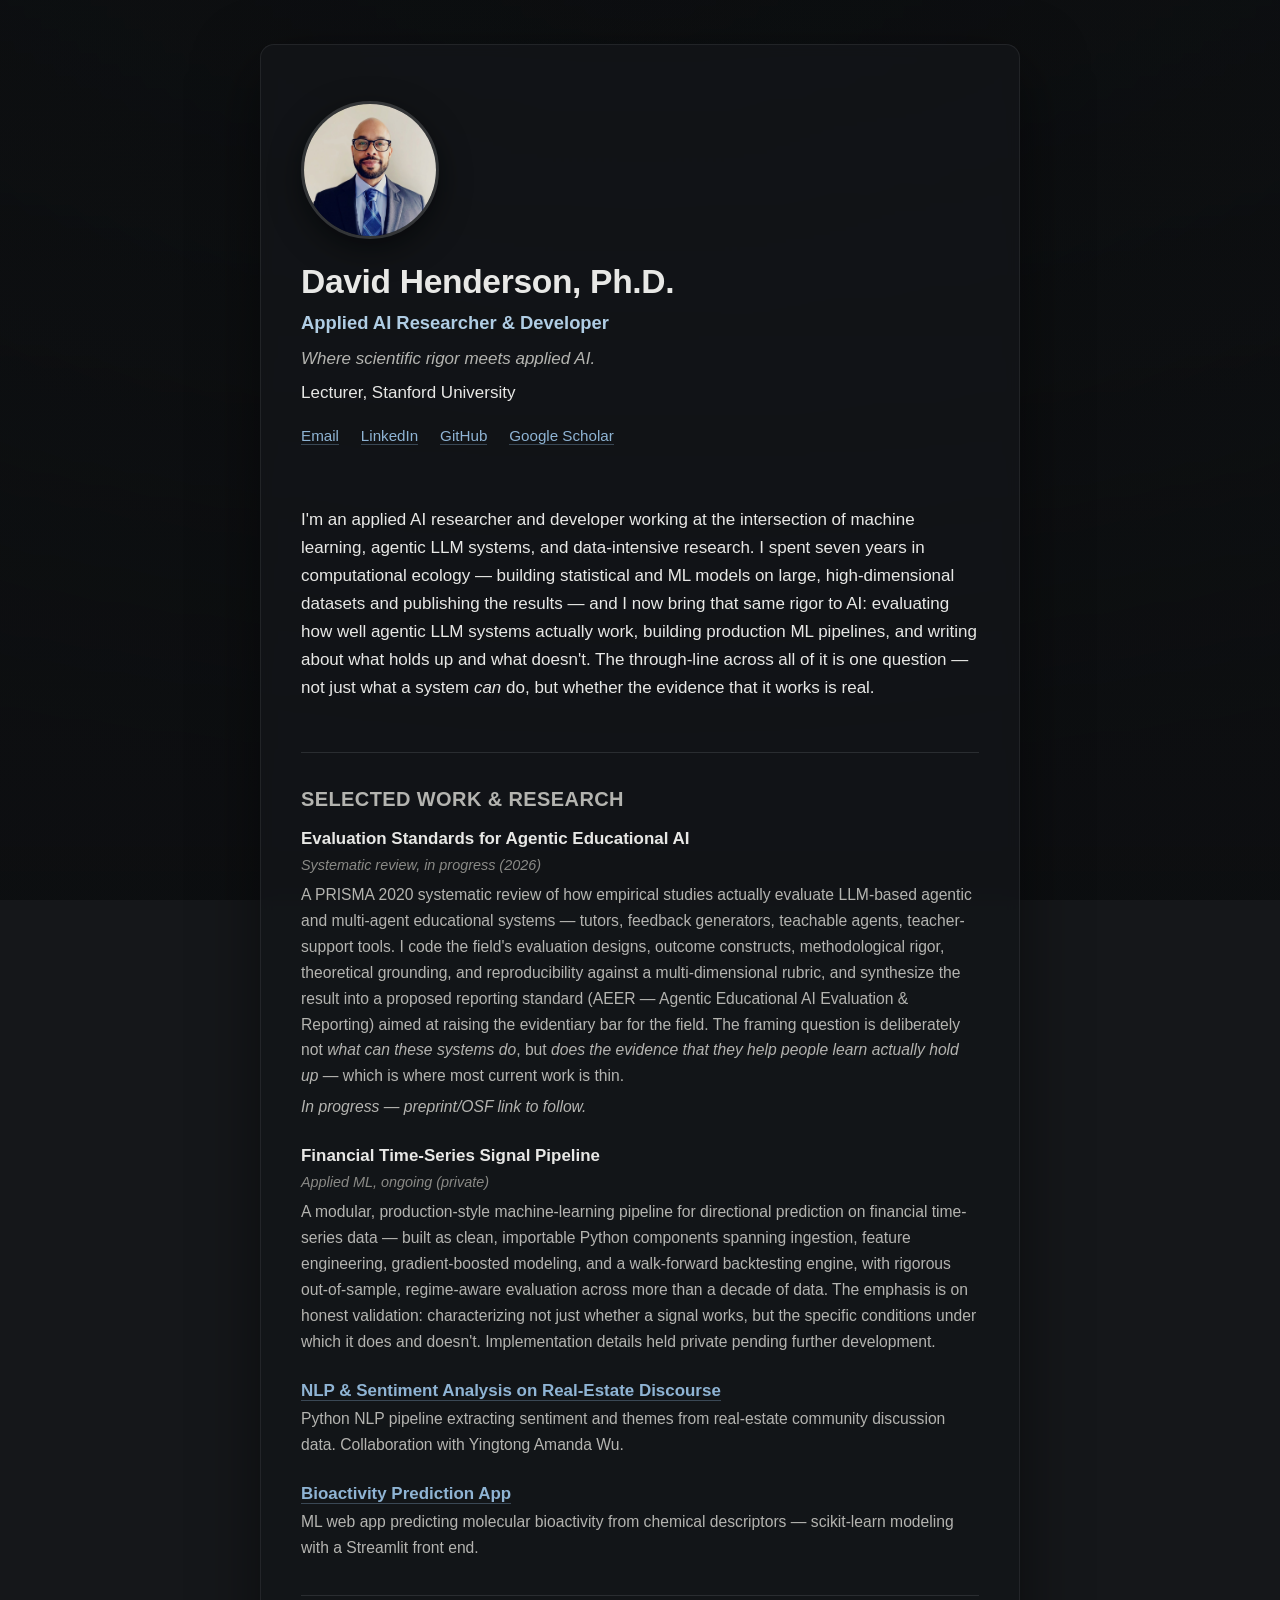
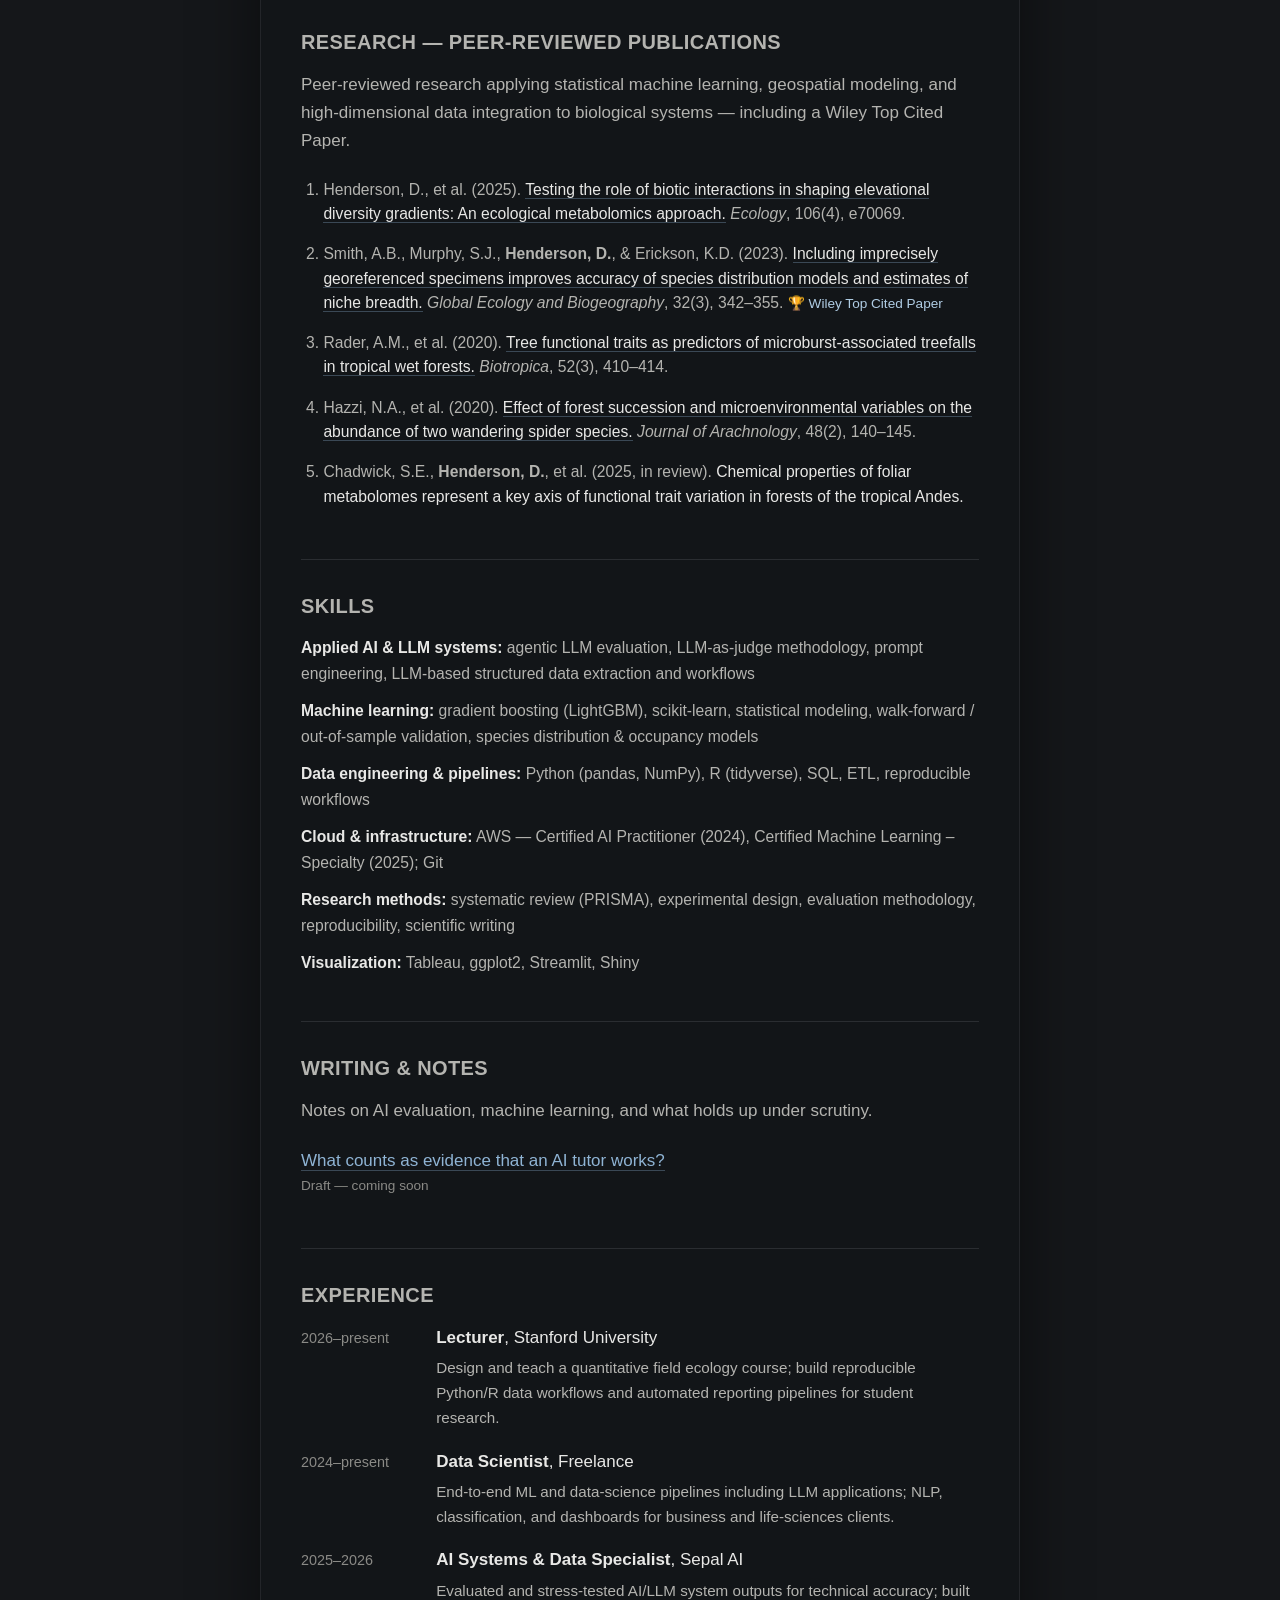
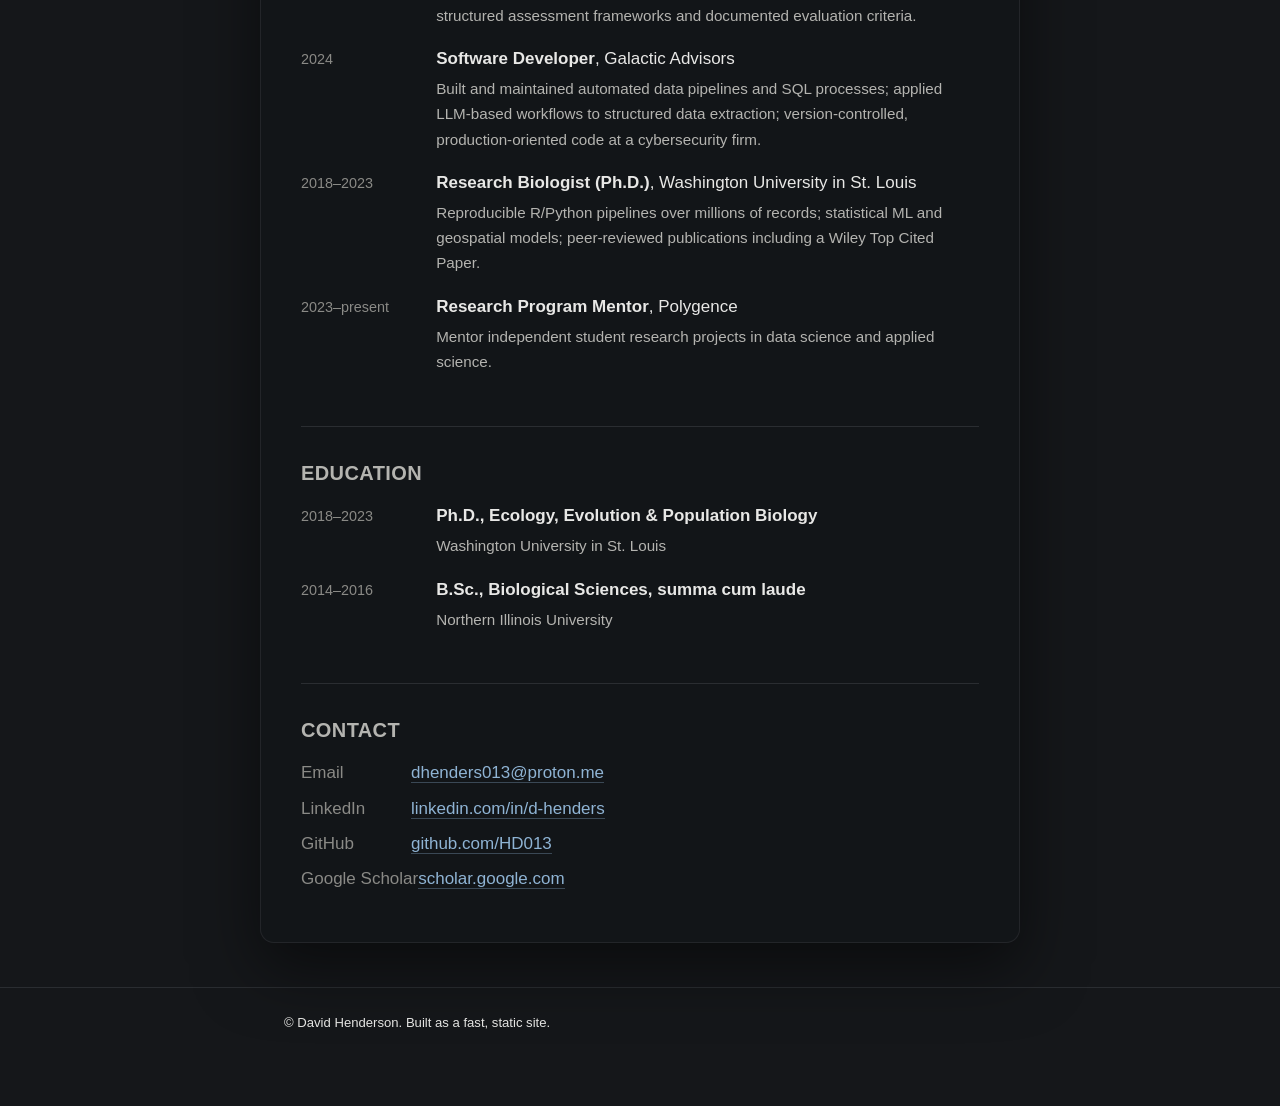
==== commit da124991: "Rebuild site: Applied AI Researcher & Developer - Reposition hero/intro; remove old SWE framing (loc" ====
--- a/index.html
+++ b/index.html
@@ -1,273 +1,171 @@
-<!DOCTYPE HTML>
-<!--
-	Dimension by HTML5 UP
-	html5up.net | @ajlkn
-	Free for personal and commercial use under the CCA 3.0 license (html5up.net/license)
--->
-<html>
-	<head>
-		<title>David Henderson</title>
-		<meta charset="utf-8" />
-		<meta name="viewport" content="width=device-width, initial-scale=1, user-scalable=no" />
-		<link rel="stylesheet" href="assets/css/main.css" />
-		<link rel="stylesheet" href="academicons.min.css">
-		<!--[if lte IE 9]><link rel="stylesheet" href="assets/css/ie9.css" /><![endif]-->
-		<noscript><link rel="stylesheet" href="assets/css/noscript.css" /></noscript>
-	</head>
-	<body>
-
-		<!-- Wrapper -->
-			<div id="wrapper">
-
-
-				<!-- Header -->
-					<header id="header">
-						<div class="logo">
-							<span class="icon fa-laptop"></span>
-						</div>
-						<div class="content">
-							<div class="inner">
-								<h1>David Henderson</h1>
-								<p> 
-									Software Engineer &amp; AWS-Certified ML Specialist 
-									<br>
-									@
-									<a href="https://github.com/HD013">San Francisco Bay Area, United States</a>
-									<br>
-								</p>
-							</div>
-						</div>
-						<nav>
-							<ul>
-								<li><a href="#intro">Intro</a></li>
-								<li><a href="#work">Work</a></li>
-								<li><a href="#contact">Contact</a></li>
-								<!-- <li><a href="#blog">Art</a></li> -->
-							</ul>
-						</nav>
-						<div>
-							<ul class="icons">
-									<!-- <li><a href="https://x.com/[MyTwitter]" class="icon fa-twitter"><span class="label">Twitter</span></a></li> -->
-									<li><a href="https://www.linkedin.com/in/d-henders/" class="icon fa-linkedin"><span class="label">LinkedIn</span></a></li>
-									<li><a href="https://github.com/HD013" class="icon fa-github"><span class="label">GitHub</span></a></li>
-									<li><a href="https://scholar.google.com/citations?user=qw6DKE0AAAAJ&hl=en"><i class="ai ai-google-scholar" aria-hidden="true"></i></a></li>
-									<!-- <li><a href="https://www.semanticscholar.org/author/[David-Henderson]/[2064353087]"><i class="ai ai-semantic-scholar" aria-hidden="true"></i></a></li>  -->
-							</ul>
-						</div>
-						<hr>
-						<div style="font-size: 0.85em; text-align: center; margin-top: 1em;">
-							<small style="font-size: 0.7em; color: #888;">
-						  Thank you to <a href="https://ldery.github.io/" style="color: #888; text-decoration: underline dotted;">Lucio Dery</a> for the template.
-							</small>
-						</div>
-						</header>
-
-									<!-- Main -->
-					<div id="main">
-						<article id="intro">
-							<h2 class="major">Intro</h2>
-							<p><span class="image main"><img style="max-height: 450px; object-fit: contain;" src="images/CR_Hd_e.jpeg" alt="David Henderson" /></span></p>
-							<p>
-								I'm a Research Biologist, Software Engineer and AWS-certified Machine Learning Specialist with 6+ years of experience building scalable systems, data pipelines, and optimizing database performance. I thrive at the intersection of technology and science, with a passion for cross-functional collaboration and delivering production-quality solutions. My background spans backend development, distributed systems, and mentoring future data scientists.
-								<br>
-							</p>
-							
-						</article>
-
-						<!-- Work -->
-						<article id="work">
-							<h3><a href="cvs/rvSE.pdf">Resume</a></h3>
-							<br>
-							<h3><a href="cvs/CV_vde_2551.pdf">Full CV</a></h3>
-						
-							<h3 id="-education">
-								<i class="icon fa-chevron-right"></i>
-								Education
-							</h3>
-							<table class="table table-hover">
-								<tbody>
-									<tr>
-										<td class="col-md-3">2018–2023</td>
-										<td>
-											<strong>Ph.D., Biology and Biomedical Sciences </strong>
-											<br> Washington University in St. Louis
-										</td>
-									</tr>
-									<tr>
-										<td class="col-md-3">2014–2016</td>
-										<td>
-											<strong>B.Sc., Biological Studies – Summa Cum Laude</strong>
-											<br> Northern Illinois University
-											<br> <strong>GPA:</strong> 3.9/4
-										</td>
-									</tr>
-								</tbody>
-							</table>
-						
-							<h3 id="-experience">
-								<i class="icon fa-chevron-right"></i>
-								Experience
-							</h3>
-							<table class="table table-hover">
-								<tbody>
-									<tr>
-										<td class="col-md-3">2024-Present</td>
-										<td>
-											<strong>Data Scientist</strong>, FreeLance
-										</td>
-									</tr>
-									<tr>
-										<td class="col-md-3">2024</td>
-										<td>
-											<strong>Software Developer</strong>, Galactic Advisors
-										</td>
-									</tr>
-									<tr>
-										<td class="col-md-3">2018–2023</td>
-										<td>
-											<strong>Research Biologist (Ph.D.)</strong>, Washington University in St. Louis
-										</td>
-									</tr>
-									<tr>
-										<td class="col-md-3">2023–Present</td>
-										<td>
-											<strong>Research Program Mentor</strong>, Polygence
-										</td>
-									</tr>
-									<tr>
-										<td class="col-md-3">2022</td>
-										<td>
-											<strong>Visiting Faculty</strong>, University of Texas at Austin
-										</td>
-									</tr>
-									<tr>
-										<td class="col-md-3">2021–2023</td>
-										<td>
-											<strong>Consultant</strong>, The BALSA Group
-										</td>
-									</tr>
-								</tbody>
-							</table>
-							<h3 id="projects">
-								<i class="icon fa-chevron-right"></i>
-								Projects
-							</h3>
-							<table class="table table-hover">
-								<tbody>
-									<tr>
-										<td>
-											<a href="https://github.com/HD013/BiggerPockets_NLP-">
-												<strong>Natural Language Processing & Sentiment Analysis: Real Estate - Bigger Pockets channel
-													</strong>
-											</a>												
-											<br> <strong>David Henderson</strong>, Yingtong Amanda Wu
-											<img  style='object-fit: contain; max-width: 500px; max-height: auto;' class="image fit" src="images/BP_dash.jpg" alt=""/>
-										</td>
-									</tr>
-									<tr>
-										<td>
-											<a href="https://github.com/HD013/bioactivity-prediction-app">
-												<strong>BioActivity Prediction App
-													</strong>
-											</a>												
-											<br> <strong>David Henderson</strong>
-											<img  style='object-fit: contain; max-width: 500px; max-height: auto;' class="image fit" src="images/P_punctata.jpg" alt=""/>
-											<br><small style="color: #555;">photo: Muritatis</small>
-										</td>
-									</tr>
-								</tbody>
-							</table>
-							<h3 id="2025-publications">
-								<i class="icon fa-chevron-right"></i>
-								Publications
-							</h3>
-							<table class="table table-hover">
-								<tbody>
-									<tr>
-										<td>
-											<a href="papers/Henderson_etal_2025_Ecology.pdf">
-												<strong>Testing the role of biotic interactions in shaping elevational
-													diversity gradients: An ecological metabolomics approach
-													</strong>
-											</a>												
-											<br> <strong>David Henderson</strong>, J. Sebastian Tello, Leslie Cayola, Alfredo F. Fuentes,  Belen Alvestegui, Nathan Muchhala, Brian E. Sedio, Jonathan A. Myers 
-											<br> Ecology
-											<img  style='object-fit: contain; max-width: 600px; max-height: auto;' class="image fit" src="images/ecol2025_f1.png" alt=""/>
-										</td>
-									</tr>
-									<tr>
-										<td>
-											<a href="papers/Smith et al 2023 Including imprecisely georeferenced specimens improves accuracy of species distributi">
-												<strong>Including imprecisely georeferenced specimens improves
-													accuracy of species distribution models and estimates of niche
-													breadth</strong>
-											</a>												
-											<br> Adam B. Smith, Stephen J. Murphy, <strong>David Henderson</strong>, Kelley D. Erickson
-											<br> 🏆 Wiley Top Cited Paper Award (2025)
-											<br> Global Ecology and Biogeography
-											<img  style='object-fit: contain; max-width: 500px; max-height: auto;' class="image fit" src="papers/geb_f6.png" alt=""/>
-										</td>
-									</tr>
-									<tr>
-										<td>
-											<a href="papers/wandering_spiders.pdf">
-												<strong>Effect of forest succession and microenvironmental variables on the abundance of two
-													wandering spider species (Araneae: Ctenidae) in a montane tropical forest													
-													</strong>
-											</a>												
-											<br> Nicolas A. Hazzi, Anna Petrosky, Harshad Karandikar, <strong>David Henderson</strong>, Natalia Jimenez-Conejo
-											<br> Journal of Arachnology
-											<img  style='object-fit: contain; max-width: 600px; max-height: auto;' class="image fit" src="images/wanderingspiders_Kgriswoldi.png" alt=""/>
-										</td>
-									</tr>
-									<tr>
-										<td>
-											<a href="papers/Biotic Interactions and the Maintenance of Biodiversity Across a Tropical Elevational Gradient.pdf">
-												<strong>Biotic Interactions and the Maintenance of Biodiversity Across a Tropical Elevational Gradient													
-													</strong>
-											</a>												
-											<br> <strong>David Henderson</strong>
-											<br> Washington University in St. Louis
-											<img  style='object-fit: contain; max-width: 600px; max-height: auto;' class="image fit" src="images/biMait_37.png" alt=""/>
-										</td>
-									</tr>
-									<tr>
-										<td>
-											<a href="papers/microburst_2020.pdf">
-												<strong>Tree functional traits as predictors of microburst-associated
-													treefalls in tropical wet forests
-													</strong>
-											</a>												
-											<br> Alana M. Rader, Amy Cottrell, Anna Kudla, Tiffany Lum, <strong>David Henderson</strong>, Harshad Karandikar, Susan G. Letcher
-											<br> Wiley: BioTropica
-											<img  style='object-fit: contain; max-width: 600px; max-height: auto;' class="image fit" src="papers/microburst_cfl.jpg" alt=""/>
-										</td>
-									</tr>
-								</tbody>
-							</table>
-						</article>
-								
-							</p>
-						</article>
-
-						<!-- Contact -->
-						<article id="contact">
-							<h3> Email : </h3>
-							<p><a href="mailto:dhenders013@proton.me">dhenders013@proton.me</a></p>
-							
-						</article>
-					</div>
-
-			</div>
-
-		<!-- BG -->
-			<div id="bg"></div>
-
-		<!-- Scripts -->
-			<script src="assets/js/jquery.min.js"></script>
-			<script src="assets/js/skel.min.js"></script>
-			<script src="assets/js/util.js"></script>
-			<script src="assets/js/main.js"></script>
-
-	</body>
-</html>
+<!DOCTYPE html>
+<html lang="en">
+<head>
+	<meta charset="utf-8" />
+	<meta name="viewport" content="width=device-width, initial-scale=1" />
+	<title>David Henderson, Ph.D. — Applied AI Researcher &amp; Developer</title>
+	<meta name="description" content="David Henderson, Ph.D. — Applied AI researcher and developer working at the intersection of machine learning, agentic LLM systems, and data-intensive research." />
+	<link rel="stylesheet" href="assets/css/site.css" />
+</head>
+<body>
+
+	<!-- Rotating field-site background (CSS-driven slideshow) -->
+	<div id="screensaver" aria-hidden="true">
+		<div class="slide" style="background-image:url('images/field-01.jpeg')"></div>
+		<div class="slide" style="background-image:url('images/field-04.jpeg')"></div>
+		<div class="slide" style="background-image:url('images/field-03.jpeg')"></div>
+		<div class="slide" style="background-image:url('images/field-02.jpeg')"></div>
+	</div>
+	<div id="scrim" aria-hidden="true"></div>
+
+	<div class="wrap">
+
+		<!-- Hero -->
+		<header class="hero">
+			<img class="portrait" src="images/profile.jpeg" alt="David Henderson" />
+			<h1>David Henderson, Ph.D.</h1>
+			<p class="role">Applied AI Researcher &amp; Developer</p>
+			<p class="tagline">Where scientific rigor meets applied AI.</p>
+			<p class="current">Lecturer, Stanford University</p>
+			<p class="links">
+				<a href="mailto:dhenders013@proton.me">Email</a>
+				<a href="https://www.linkedin.com/in/d-henders/">LinkedIn</a>
+				<a href="https://github.com/HD013">GitHub</a>
+				<a href="https://scholar.google.com/citations?user=qw6DKE0AAAAJ&amp;hl=en">Google Scholar</a>
+			</p>
+		</header>
+
+		<!-- Intro -->
+		<section id="intro">
+			<p>I'm an applied AI researcher and developer working at the intersection of machine learning, agentic LLM systems, and data-intensive research. I spent seven years in computational ecology — building statistical and ML models on large, high-dimensional datasets and publishing the results — and I now bring that same rigor to AI: evaluating how well agentic LLM systems actually work, building production ML pipelines, and writing about what holds up and what doesn't. The through-line across all of it is one question — not just what a system <em>can</em> do, but whether the evidence that it works is real.</p>
+		</section>
+
+		<!-- Selected Work & Research -->
+		<section id="work">
+			<h2>Selected Work &amp; Research</h2>
+
+			<div class="entry">
+				<h3>Evaluation Standards for Agentic Educational AI</h3>
+				<p class="meta">Systematic review, in progress (2026)</p>
+				<p>A PRISMA 2020 systematic review of how empirical studies actually evaluate LLM-based agentic and multi-agent educational systems — tutors, feedback generators, teachable agents, teacher-support tools. I code the field's evaluation designs, outcome constructs, methodological rigor, theoretical grounding, and reproducibility against a multi-dimensional rubric, and synthesize the result into a proposed reporting standard (AEER — Agentic Educational AI Evaluation &amp; Reporting) aimed at raising the evidentiary bar for the field. The framing question is deliberately not <em>what can these systems do</em>, but <em>does the evidence that they help people learn actually hold up</em> — which is where most current work is thin.</p>
+				<p class="note">In progress — preprint/OSF link to follow.</p>
+			</div>
+
+			<div class="entry">
+				<h3>Financial Time-Series Signal Pipeline</h3>
+				<p class="meta">Applied ML, ongoing (private)</p>
+				<p>A modular, production-style machine-learning pipeline for directional prediction on financial time-series data — built as clean, importable Python components spanning ingestion, feature engineering, gradient-boosted modeling, and a walk-forward backtesting engine, with rigorous out-of-sample, regime-aware evaluation across more than a decade of data. The emphasis is on honest validation: characterizing not just whether a signal works, but the specific conditions under which it does and doesn't. Implementation details held private pending further development.</p>
+			</div>
+
+			<div class="entry">
+				<h3><a href="https://github.com/HD013/BiggerPockets_NLP-">NLP &amp; Sentiment Analysis on Real-Estate Discourse</a></h3>
+				<p>Python NLP pipeline extracting sentiment and themes from real-estate community discussion data. Collaboration with Yingtong Amanda Wu.</p>
+			</div>
+
+			<div class="entry">
+				<h3><a href="https://github.com/HD013/bioactivity-prediction-app">Bioactivity Prediction App</a></h3>
+				<p>ML web app predicting molecular bioactivity from chemical descriptors — scikit-learn modeling with a Streamlit front end.</p>
+			</div>
+		</section>
+
+		<!-- Publications -->
+		<section id="publications">
+			<h2>Research — Peer-Reviewed Publications</h2>
+			<p class="lead">Peer-reviewed research applying statistical machine learning, geospatial modeling, and high-dimensional data integration to biological systems — including a Wiley Top Cited Paper.</p>
+			<ol class="pubs">
+				<li>Henderson, D., et al. (2025). <a href="papers/Henderson_etal_2025_Ecology.pdf"><span class="title">Testing the role of biotic interactions in shaping elevational diversity gradients: An ecological metabolomics approach.</span></a> <em>Ecology</em>, 106(4), e70069.</li>
+				<li>Smith, A.B., Murphy, S.J., <strong>Henderson, D.</strong>, &amp; Erickson, K.D. (2023). <a href="https://onlinelibrary.wiley.com/doi/abs/10.1111/geb.13628"><span class="title">Including imprecisely georeferenced specimens improves accuracy of species distribution models and estimates of niche breadth.</span></a> <em>Global Ecology and Biogeography</em>, 32(3), 342–355. <span class="badge">🏆 Wiley Top Cited Paper</span></li>
+				<li>Rader, A.M., et al. (2020). <a href="papers/microburst_2020.pdf"><span class="title">Tree functional traits as predictors of microburst-associated treefalls in tropical wet forests.</span></a> <em>Biotropica</em>, 52(3), 410–414.</li>
+				<li>Hazzi, N.A., et al. (2020). <a href="https://bioone.org/journals/the-journal-of-arachnology/volume-48/issue-2/0161-8202-48.2.140/Effect-of-forest-succession-and-microenvironmental-variables-on-the-abundance/10.1636/0161-8202-48.2.140.short"><span class="title">Effect of forest succession and microenvironmental variables on the abundance of two wandering spider species.</span></a> <em>Journal of Arachnology</em>, 48(2), 140–145.</li>
+				<li>Chadwick, S.E., <strong>Henderson, D.</strong>, et al. (2025, in review). <span class="title">Chemical properties of foliar metabolomes represent a key axis of functional trait variation in forests of the tropical Andes.</span></li>
+			</ol>
+		</section>
+
+		<!-- Skills -->
+		<section id="skills">
+			<h2>Skills</h2>
+			<ul class="skills">
+				<li><strong>Applied AI &amp; LLM systems:</strong> agentic LLM evaluation, LLM-as-judge methodology, prompt engineering, LLM-based structured data extraction and workflows</li>
+				<li><strong>Machine learning:</strong> gradient boosting (LightGBM), scikit-learn, statistical modeling, walk-forward / out-of-sample validation, species distribution &amp; occupancy models</li>
+				<li><strong>Data engineering &amp; pipelines:</strong> Python (pandas, NumPy), R (tidyverse), SQL, ETL, reproducible workflows</li>
+				<li><strong>Cloud &amp; infrastructure:</strong> AWS — Certified AI Practitioner (2024), Certified Machine Learning – Specialty (2025); Git</li>
+				<li><strong>Research methods:</strong> systematic review (PRISMA), experimental design, evaluation methodology, reproducibility, scientific writing</li>
+				<li><strong>Visualization:</strong> Tableau, ggplot2, Streamlit, Shiny</li>
+			</ul>
+		</section>
+
+		<!-- Writing / Notes -->
+		<section id="writing">
+			<h2>Writing &amp; Notes</h2>
+			<p class="lead">Notes on AI evaluation, machine learning, and what holds up under scrutiny.</p>
+			<ul class="posts">
+				<li>
+					<a href="posts/2026-evidence-ai-tutor.html">What counts as evidence that an AI tutor works?</a>
+					<span class="date">Draft — coming soon</span>
+				</li>
+			</ul>
+		</section>
+
+		<!-- Experience -->
+		<section id="experience">
+			<h2>Experience</h2>
+			<div class="row">
+				<div class="when">2026–present</div>
+				<div class="what"><strong>Lecturer</strong>, Stanford University<p>Design and teach a quantitative field ecology course; build reproducible Python/R data workflows and automated reporting pipelines for student research.</p></div>
+			</div>
+			<div class="row">
+				<div class="when">2024–present</div>
+				<div class="what"><strong>Data Scientist</strong>, Freelance<p>End-to-end ML and data-science pipelines including LLM applications; NLP, classification, and dashboards for business and life-sciences clients.</p></div>
+			</div>
+			<div class="row">
+				<div class="when">2025–2026</div>
+				<div class="what"><strong>AI Systems &amp; Data Specialist</strong>, Sepal AI<p>Evaluated and stress-tested AI/LLM system outputs for technical accuracy; built structured assessment frameworks and documented evaluation criteria.</p></div>
+			</div>
+			<div class="row">
+				<div class="when">2024</div>
+				<div class="what"><strong>Software Developer</strong>, Galactic Advisors<p>Built and maintained automated data pipelines and SQL processes; applied LLM-based workflows to structured data extraction; version-controlled, production-oriented code at a cybersecurity firm.</p></div>
+			</div>
+			<div class="row">
+				<div class="when">2018–2023</div>
+				<div class="what"><strong>Research Biologist (Ph.D.)</strong>, Washington University in St. Louis<p>Reproducible R/Python pipelines over millions of records; statistical ML and geospatial models; peer-reviewed publications including a Wiley Top Cited Paper.</p></div>
+			</div>
+			<div class="row">
+				<div class="when">2023–present</div>
+				<div class="what"><strong>Research Program Mentor</strong>, Polygence<p>Mentor independent student research projects in data science and applied science.</p></div>
+			</div>
+		</section>
+
+		<!-- Education -->
+		<section id="education">
+			<h2>Education</h2>
+			<div class="row">
+				<div class="when">2018–2023</div>
+				<div class="what"><strong>Ph.D., Ecology, Evolution &amp; Population Biology</strong><p>Washington University in St. Louis</p></div>
+			</div>
+			<div class="row">
+				<div class="when">2014–2016</div>
+				<div class="what"><strong>B.Sc., Biological Sciences, summa cum laude</strong><p>Northern Illinois University</p></div>
+			</div>
+		</section>
+
+		<!-- Contact -->
+		<section id="contact">
+			<h2>Contact</h2>
+			<ul class="contact-list">
+				<li><span>Email</span><a href="mailto:dhenders013@proton.me">dhenders013@proton.me</a></li>
+				<li><span>LinkedIn</span><a href="https://www.linkedin.com/in/d-henders/">linkedin.com/in/d-henders</a></li>
+				<li><span>GitHub</span><a href="https://github.com/HD013">github.com/HD013</a></li>
+				<li><span>Google Scholar</span><a href="https://scholar.google.com/citations?user=qw6DKE0AAAAJ&amp;hl=en">scholar.google.com</a></li>
+			</ul>
+		</section>
+
+	</div>
+
+	<footer class="site">
+		<div class="wrap">
+			<p>© David Henderson. Built as a fast, static site.</p>
+		</div>
+	</footer>
+
+</body>
+</html>
--- a/assets/css/site.css
+++ b/assets/css/site.css
@@ -0,0 +1,243 @@
+/*
+   site.css — minimalist academic theme for hd013.github.io
+   Self-contained, dependency-light. No icon fonts, no frameworks.
+*/
+
+:root {
+	--ink:        #e8e8e6;
+	--muted:      #b4b4b0;
+	--faint:      #8a8a86;
+	--rule:       #2a2d31;
+	--bg:         #15171a;
+	--card:       #1c1f23;
+	--accent:     #8fb4d4;
+	--accent-ink: #b0cde4;
+	--maxw:       760px;
+}
+
+* { box-sizing: border-box; }
+
+html { -webkit-text-size-adjust: 100%; }
+
+body {
+	margin: 0;
+	background: var(--bg);
+	color: var(--ink);
+	font-family: -apple-system, BlinkMacSystemFont, "Segoe UI", Roboto, Helvetica, Arial, sans-serif;
+	font-size: 17px;
+	line-height: 1.65;
+	-webkit-font-smoothing: antialiased;
+	text-rendering: optimizeLegibility;
+}
+
+.wrap {
+	max-width: var(--maxw);
+	margin: 0 auto;
+	padding: 0 24px;
+}
+
+/* ---- Rotating field-site background (screensaver) ---- */
+
+#screensaver {
+	position: fixed;
+	inset: 0;
+	z-index: -3;
+	background: #0d0f11;
+}
+#screensaver .slide {
+	position: absolute;
+	inset: 0;
+	background-size: cover;
+	background-position: center;
+	opacity: 0;
+	animation: ssFade 40s infinite;
+	will-change: opacity, transform;
+}
+#screensaver .slide:nth-child(1) { animation-delay: 0s; }
+#screensaver .slide:nth-child(2) { animation-delay: 10s; }
+#screensaver .slide:nth-child(3) { animation-delay: 20s; }
+#screensaver .slide:nth-child(4) { animation-delay: 30s; }
+
+@keyframes ssFade {
+	0%   { opacity: 0; transform: scale(1.04); }
+	4%   { opacity: 1; }
+	22%  { opacity: 1; }
+	27%  { opacity: 0; transform: scale(1.10); }
+	100% { opacity: 0; transform: scale(1.10); }
+}
+
+#scrim {
+	position: fixed;
+	inset: 0;
+	z-index: -2;
+	background:
+		radial-gradient(120% 90% at 50% 0%, rgba(13,15,17,.10) 0%, rgba(13,15,17,.32) 60%, rgba(13,15,17,.55) 100%),
+		linear-gradient(180deg, rgba(13,15,17,.20) 0%, rgba(13,15,17,.50) 100%);
+}
+
+/* Main content sits in a translucent dark card over the photos */
+body > .wrap {
+	position: relative;
+	z-index: 1;
+	background: rgba(19,21,25,.82);
+	-webkit-backdrop-filter: blur(7px);
+	backdrop-filter: blur(7px);
+	border: 1px solid rgba(255,255,255,.07);
+	border-radius: 14px;
+	margin: 44px auto;
+	padding: 0 40px 8px;
+	box-shadow: 0 24px 64px rgba(0,0,0,.5);
+}
+
+@media (prefers-reduced-motion: reduce) {
+	#screensaver .slide { animation: none; transform: none; }
+	#screensaver .slide:nth-child(1) { opacity: 1; }
+}
+
+@media (max-width: 600px) {
+	body > .wrap { margin: 16px auto; padding: 0 22px 8px; border-radius: 12px; }
+}
+
+/* ---- Typography ---- */
+
+h1, h2, h3 {
+	color: var(--ink);
+	line-height: 1.25;
+	font-weight: 650;
+}
+
+h1 { font-size: 2.1rem; margin: 0 0 .15em; letter-spacing: -0.01em; }
+h2 { font-size: 1.25rem; margin: 0 0 1rem; letter-spacing: .02em; text-transform: uppercase; color: var(--muted); font-weight: 600; }
+h3 { font-size: 1.06rem; margin: 0 0 .25em; }
+
+p { margin: 0 0 1rem; color: var(--ink); }
+.muted { color: var(--muted); }
+.faint { color: var(--faint); font-size: .92rem; }
+
+a { color: var(--accent); text-decoration: none; border-bottom: 1px solid rgba(143,180,212,.32); transition: border-color .2s, color .2s; }
+a:hover { color: var(--accent-ink); border-bottom-color: var(--accent-ink); }
+
+/* ---- Header / hero ---- */
+
+header.hero {
+	padding: 56px 0 8px;
+}
+header.hero .portrait {
+	display: block;
+	width: 138px;
+	height: 138px;
+	border-radius: 50%;
+	object-fit: cover;
+	object-position: center 12%;
+	border: 3px solid rgba(255,255,255,.14);
+	box-shadow: 0 10px 30px rgba(0,0,0,.5);
+	margin: 0 0 22px;
+}
+header.hero .role {
+	font-size: 1.15rem;
+	color: var(--accent-ink);
+	font-weight: 600;
+	margin: 0 0 .35em;
+}
+header.hero .tagline {
+	color: var(--muted);
+	font-style: italic;
+	margin: 0 0 .35em;
+}
+header.hero .current {
+	color: var(--ink);
+	margin: 0;
+}
+header.hero .links {
+	margin-top: 1rem;
+	font-size: .95rem;
+}
+header.hero .links a { margin-right: 1.1rem; white-space: nowrap; }
+
+/* ---- Sections ---- */
+
+section {
+	padding: 34px 0;
+	border-top: 1px solid var(--rule);
+}
+section:first-of-type { border-top: none; }
+
+.lead { color: var(--muted); margin-bottom: 1.4rem; }
+
+/* ---- Work / entries ---- */
+
+.entry { margin: 0 0 1.6rem; }
+.entry:last-child { margin-bottom: 0; }
+.entry .meta { color: var(--faint); font-size: .9rem; font-style: italic; }
+.entry h3 .tag {
+	font-style: normal;
+	font-weight: 500;
+	font-size: .8rem;
+	color: var(--faint);
+	margin-left: .5rem;
+}
+.entry p { margin: .3em 0 0; color: var(--muted); font-size: .98rem; }
+.note { color: var(--faint); font-size: .86rem; font-style: italic; }
+
+/* ---- Publications ---- */
+
+ol.pubs { margin: 0; padding-left: 1.4rem; }
+ol.pubs li { margin: 0 0 1rem; color: var(--muted); font-size: .98rem; line-height: 1.55; }
+ol.pubs li .title { color: var(--ink); }
+.badge { font-size: .85rem; color: var(--accent-ink); white-space: nowrap; }
+
+/* ---- Skills ---- */
+
+ul.skills { list-style: none; margin: 0; padding: 0; }
+ul.skills li { margin: 0 0 .7rem; color: var(--muted); font-size: .98rem; }
+ul.skills li strong { color: var(--ink); }
+
+/* ---- Writing list ---- */
+
+ul.posts { list-style: none; margin: 0; padding: 0; }
+ul.posts li { margin: 0 0 1rem; }
+ul.posts .date { color: var(--faint); font-size: .85rem; display: block; }
+
+/* ---- Experience / Education ---- */
+
+.row { display: flex; gap: 1.2rem; margin: 0 0 1.1rem; align-items: baseline; }
+.row .when { flex: 0 0 116px; color: var(--faint); font-size: .9rem; font-variant-numeric: tabular-nums; }
+.row .what { flex: 1; }
+.row .what strong { color: var(--ink); }
+.row .what p { margin: .2em 0 0; color: var(--muted); font-size: .95rem; }
+@media (max-width: 560px) {
+	.row { display: block; }
+	.row .when { margin-bottom: .15rem; }
+}
+
+/* ---- Contact ---- */
+
+.contact-list { list-style: none; margin: 0; padding: 0; }
+.contact-list li { margin: 0 0 .45rem; color: var(--muted); }
+.contact-list li span { color: var(--faint); display: inline-block; min-width: 110px; }
+
+/* ---- Footer ---- */
+
+footer.site {
+	border-top: 1px solid var(--rule);
+	padding: 24px 0 56px;
+	color: var(--faint);
+	font-size: .82rem;
+}
+footer.site a { color: var(--faint); border-bottom-color: rgba(138,138,134,.4); }
+
+/* ---- Post pages ---- */
+
+article.post { padding: 64px 0; }
+article.post h1 { margin-bottom: .15em; }
+article.post .post-meta { color: var(--faint); font-size: .9rem; margin-bottom: 2rem; }
+article.post .back { display: inline-block; margin-bottom: 2.5rem; font-size: .9rem; }
+article.post p, article.post li { color: var(--ink); }
+
+/* ---- Responsive ---- */
+
+@media (max-width: 600px) {
+	body { font-size: 16px; }
+	header.hero { padding-top: 44px; }
+	h1 { font-size: 1.8rem; }
+}
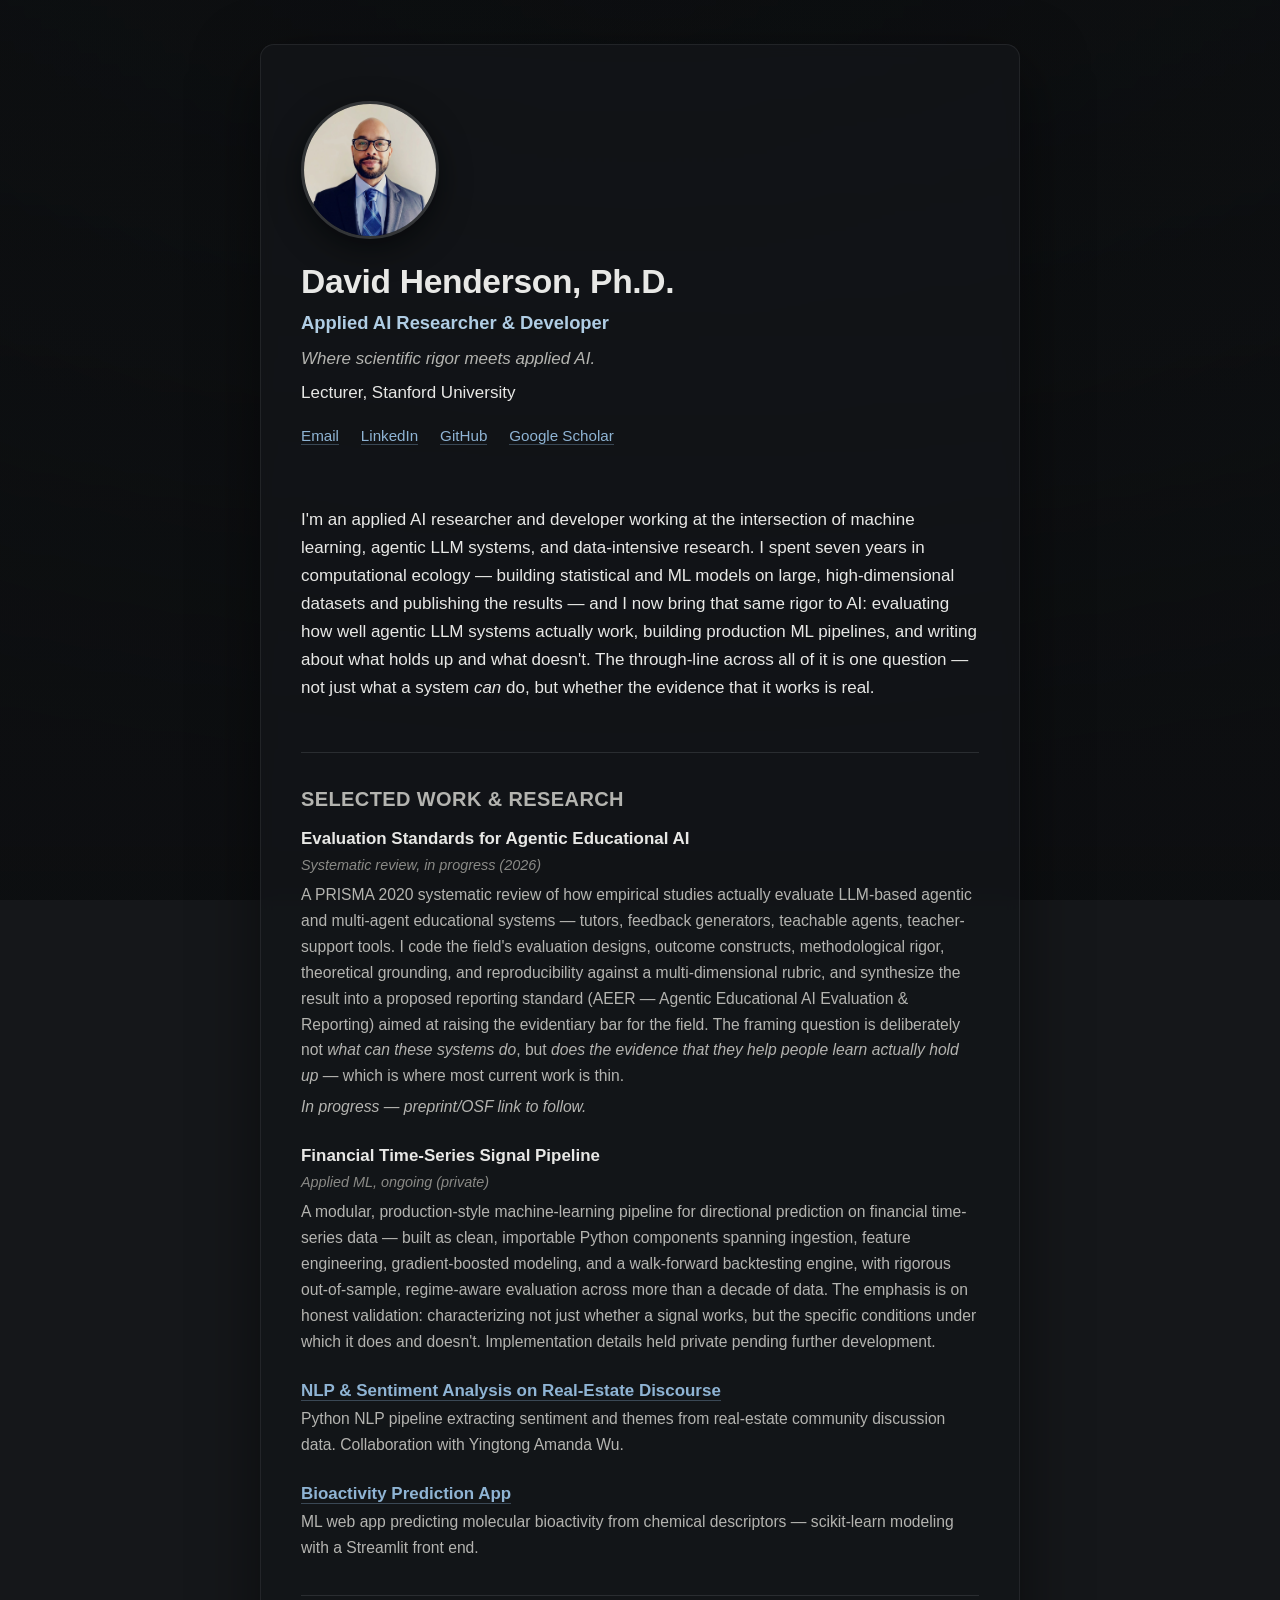
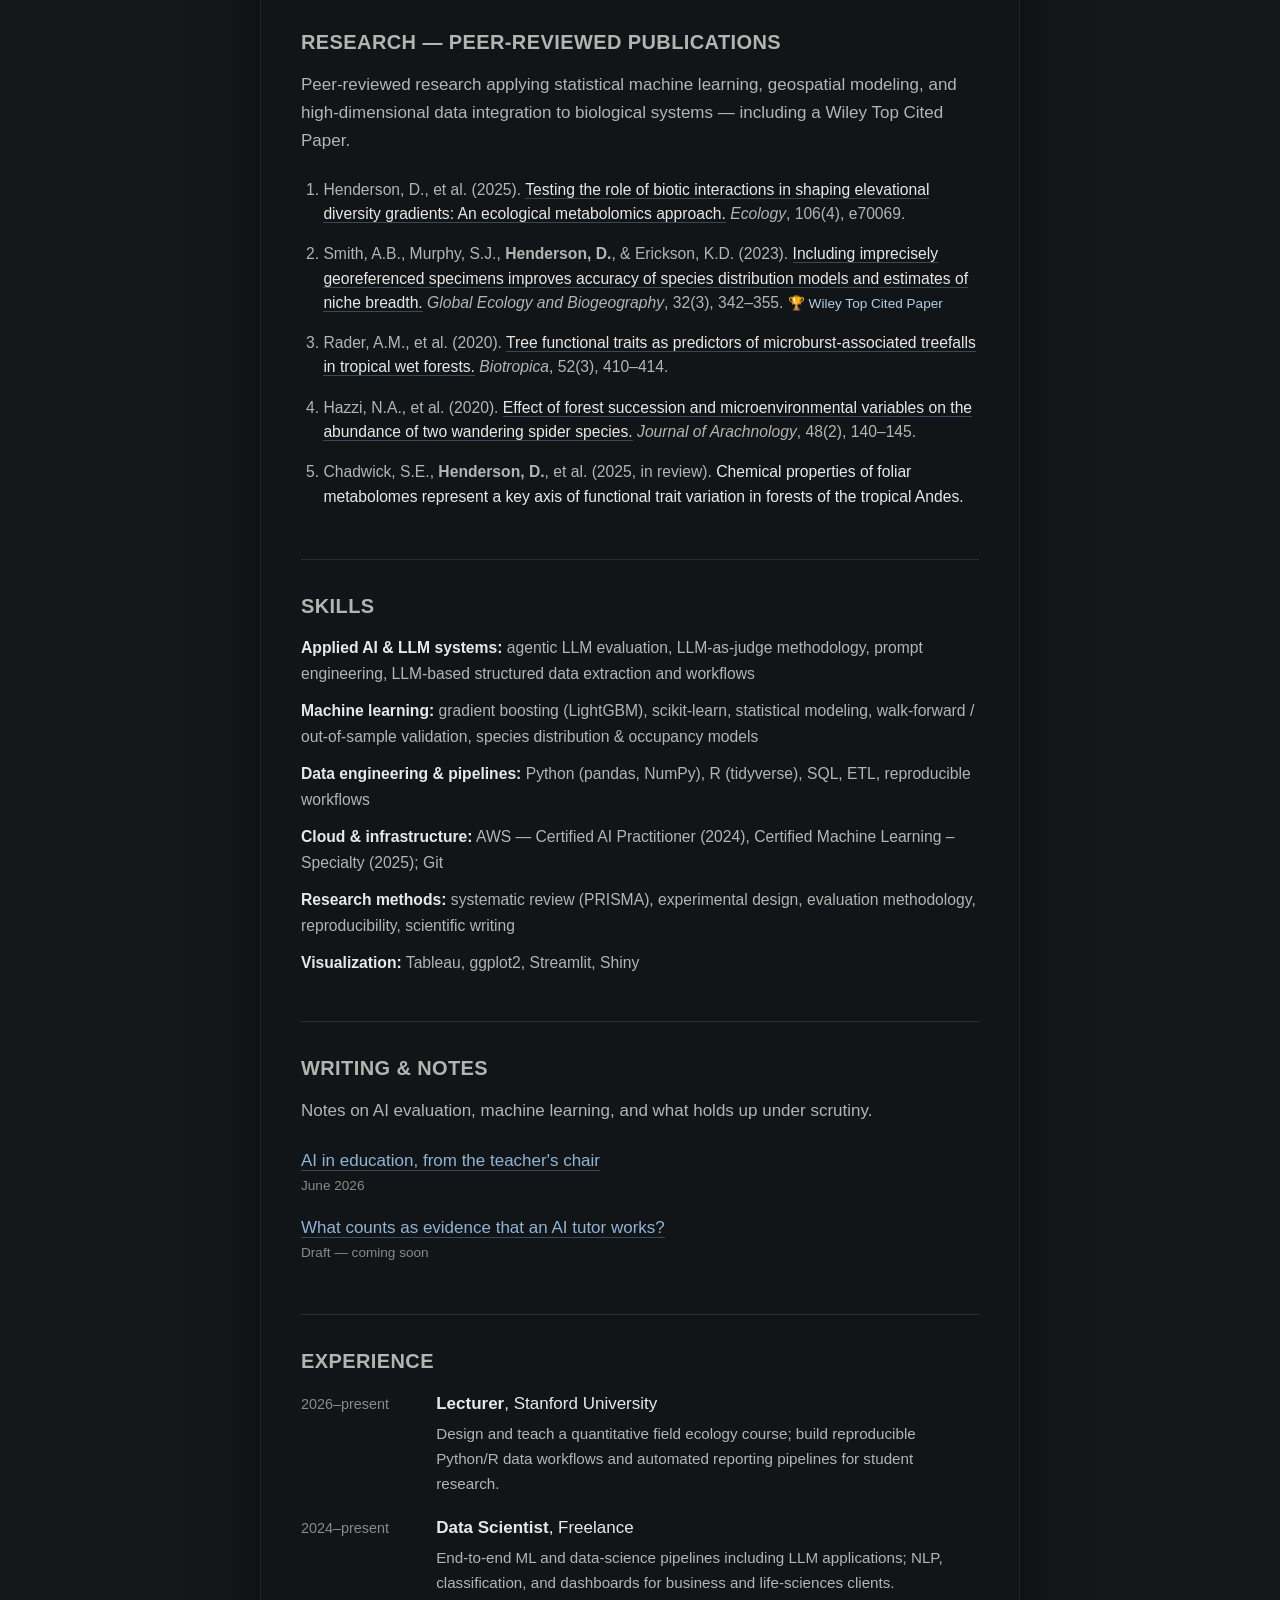
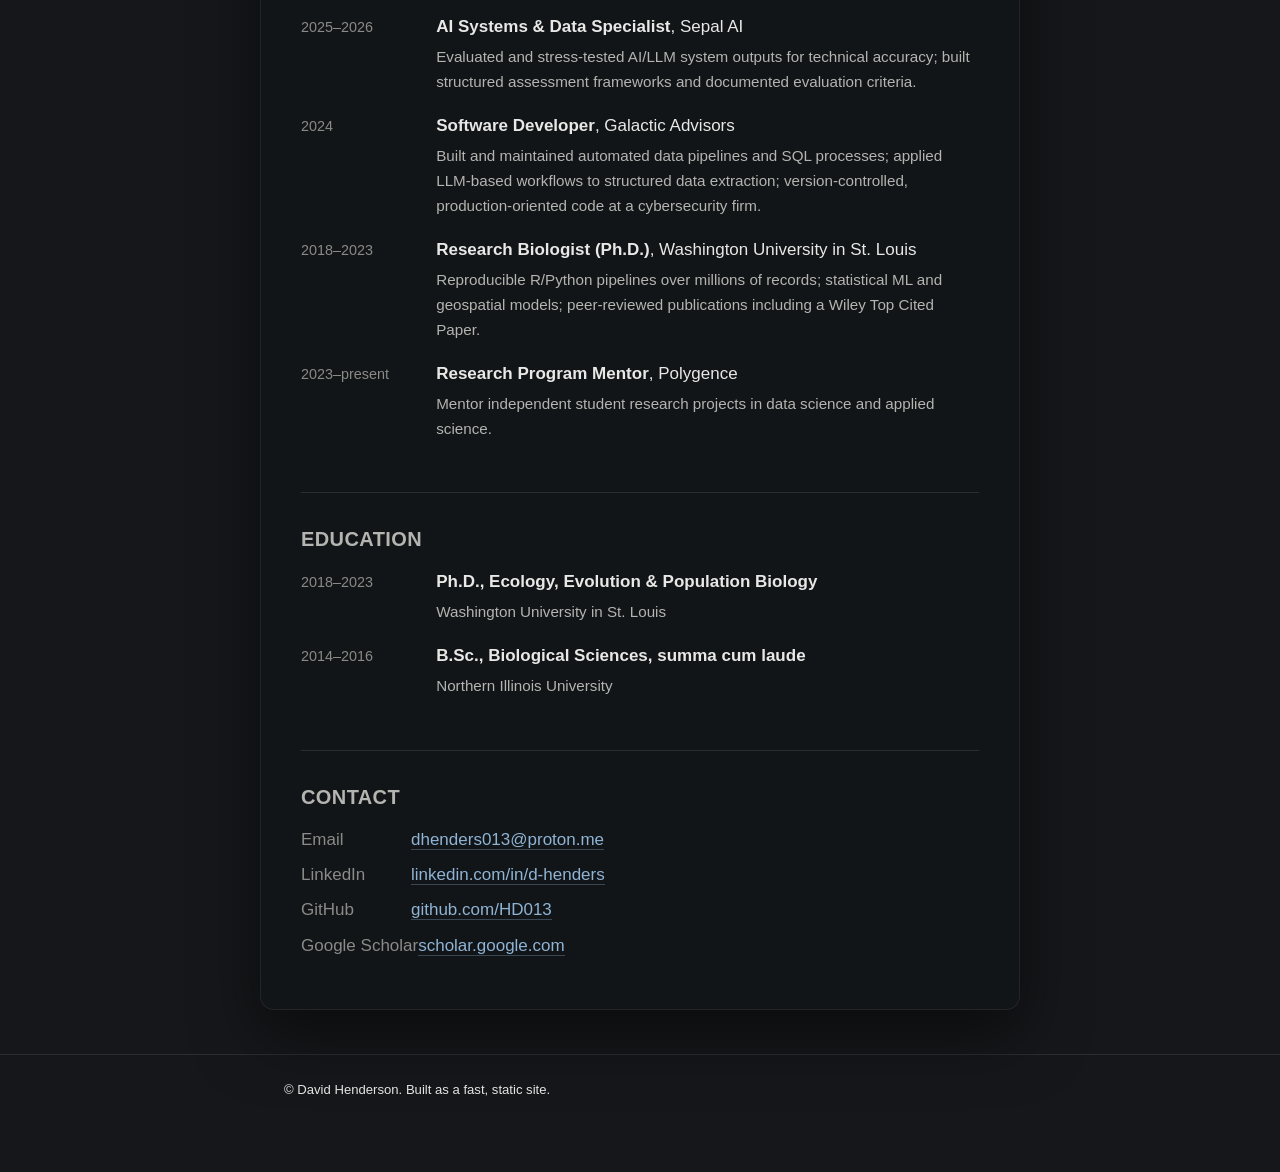
==== commit e08450fa: "Add "AI in education, from the teacher's chair" post Publish new Writing & Notes entry above the exi" ====
--- a/index.html
+++ b/index.html
@@ -100,6 +100,10 @@
 			<p class="lead">Notes on AI evaluation, machine learning, and what holds up under scrutiny.</p>
 			<ul class="posts">
 				<li>
+					<a href="posts/2026-ai-education-teachers-chair.html">AI in education, from the teacher's chair</a>
+					<span class="date">June 2026</span>
+				</li>
+				<li>
 					<a href="posts/2026-evidence-ai-tutor.html">What counts as evidence that an AI tutor works?</a>
 					<span class="date">Draft — coming soon</span>
 				</li>
--- a/assets/css/site.css
+++ b/assets/css/site.css
@@ -230,6 +230,7 @@
 
 article.post { padding: 64px 0; }
 article.post h1 { margin-bottom: .15em; }
+article.post .post-subtitle { color: var(--muted); font-style: italic; margin: 0 0 .35rem; }
 article.post .post-meta { color: var(--faint); font-size: .9rem; margin-bottom: 2rem; }
 article.post .back { display: inline-block; margin-bottom: 2.5rem; font-size: .9rem; }
 article.post p, article.post li { color: var(--ink); }
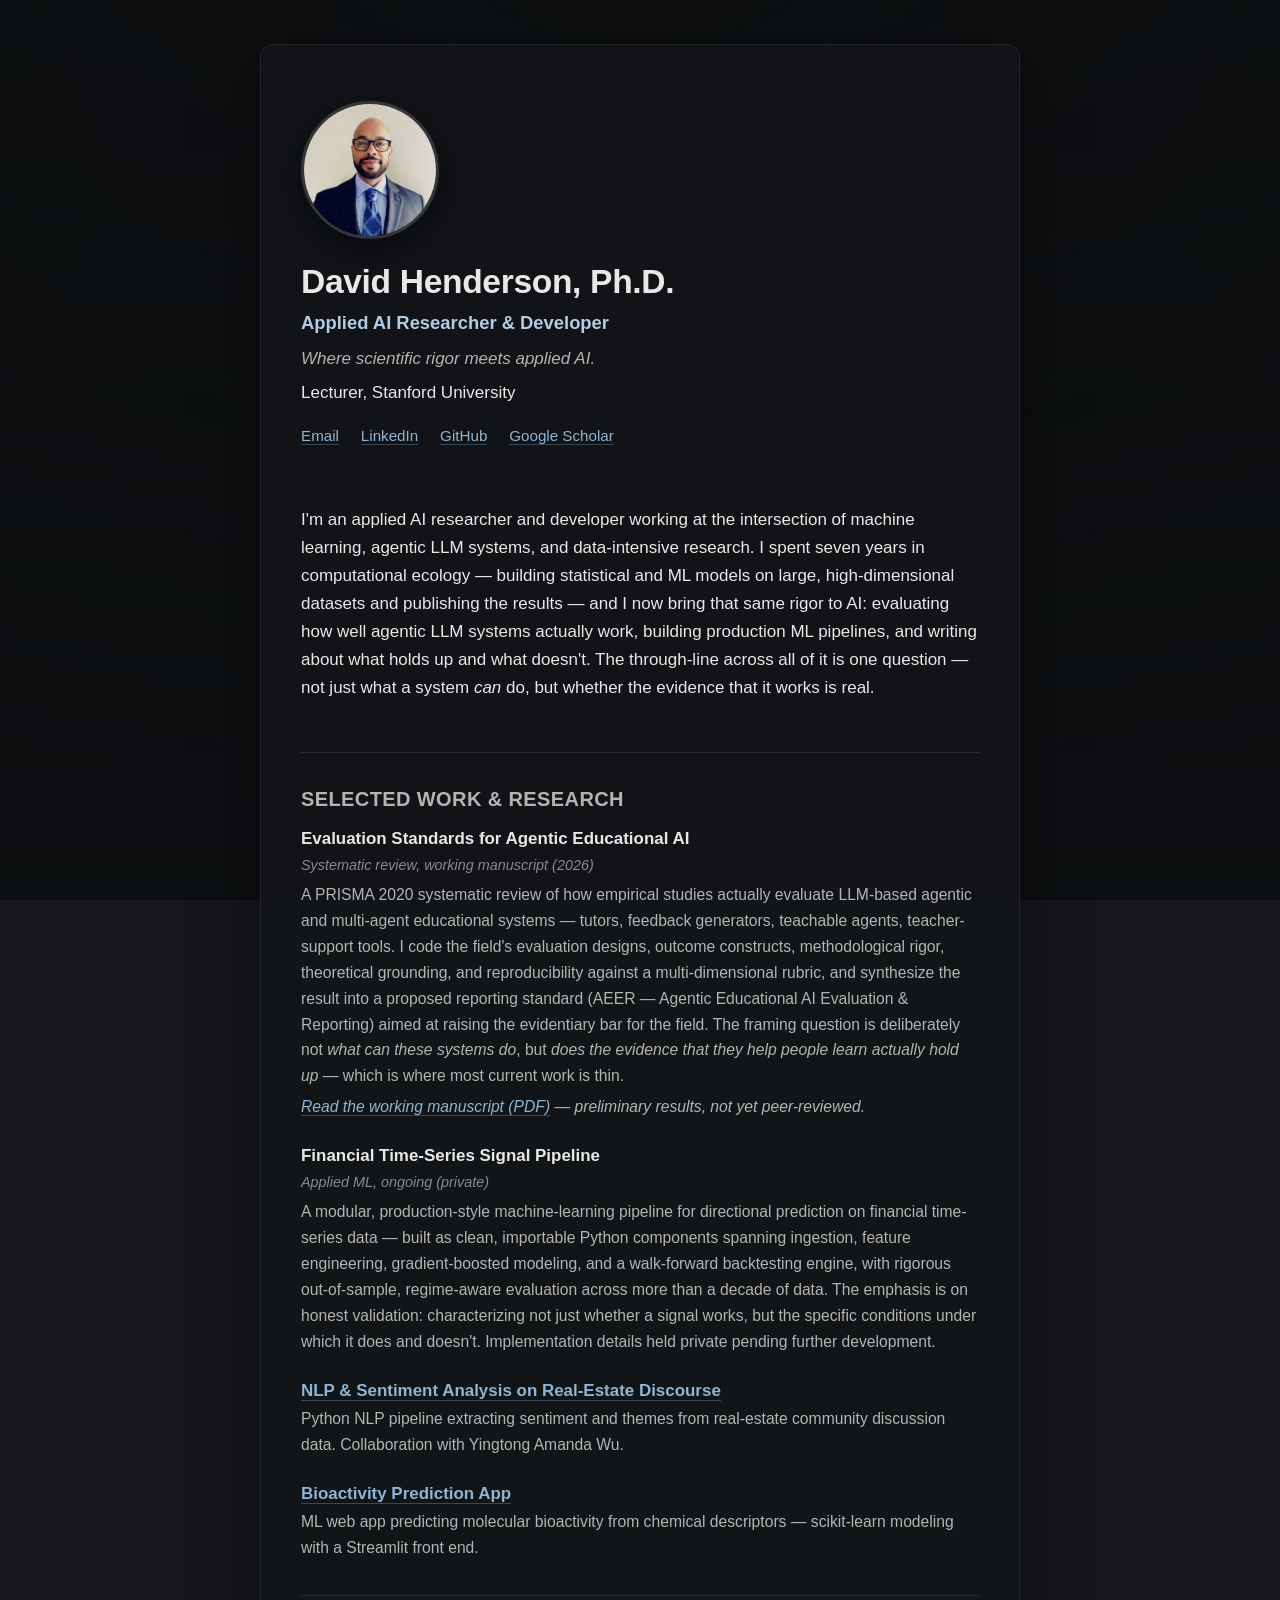
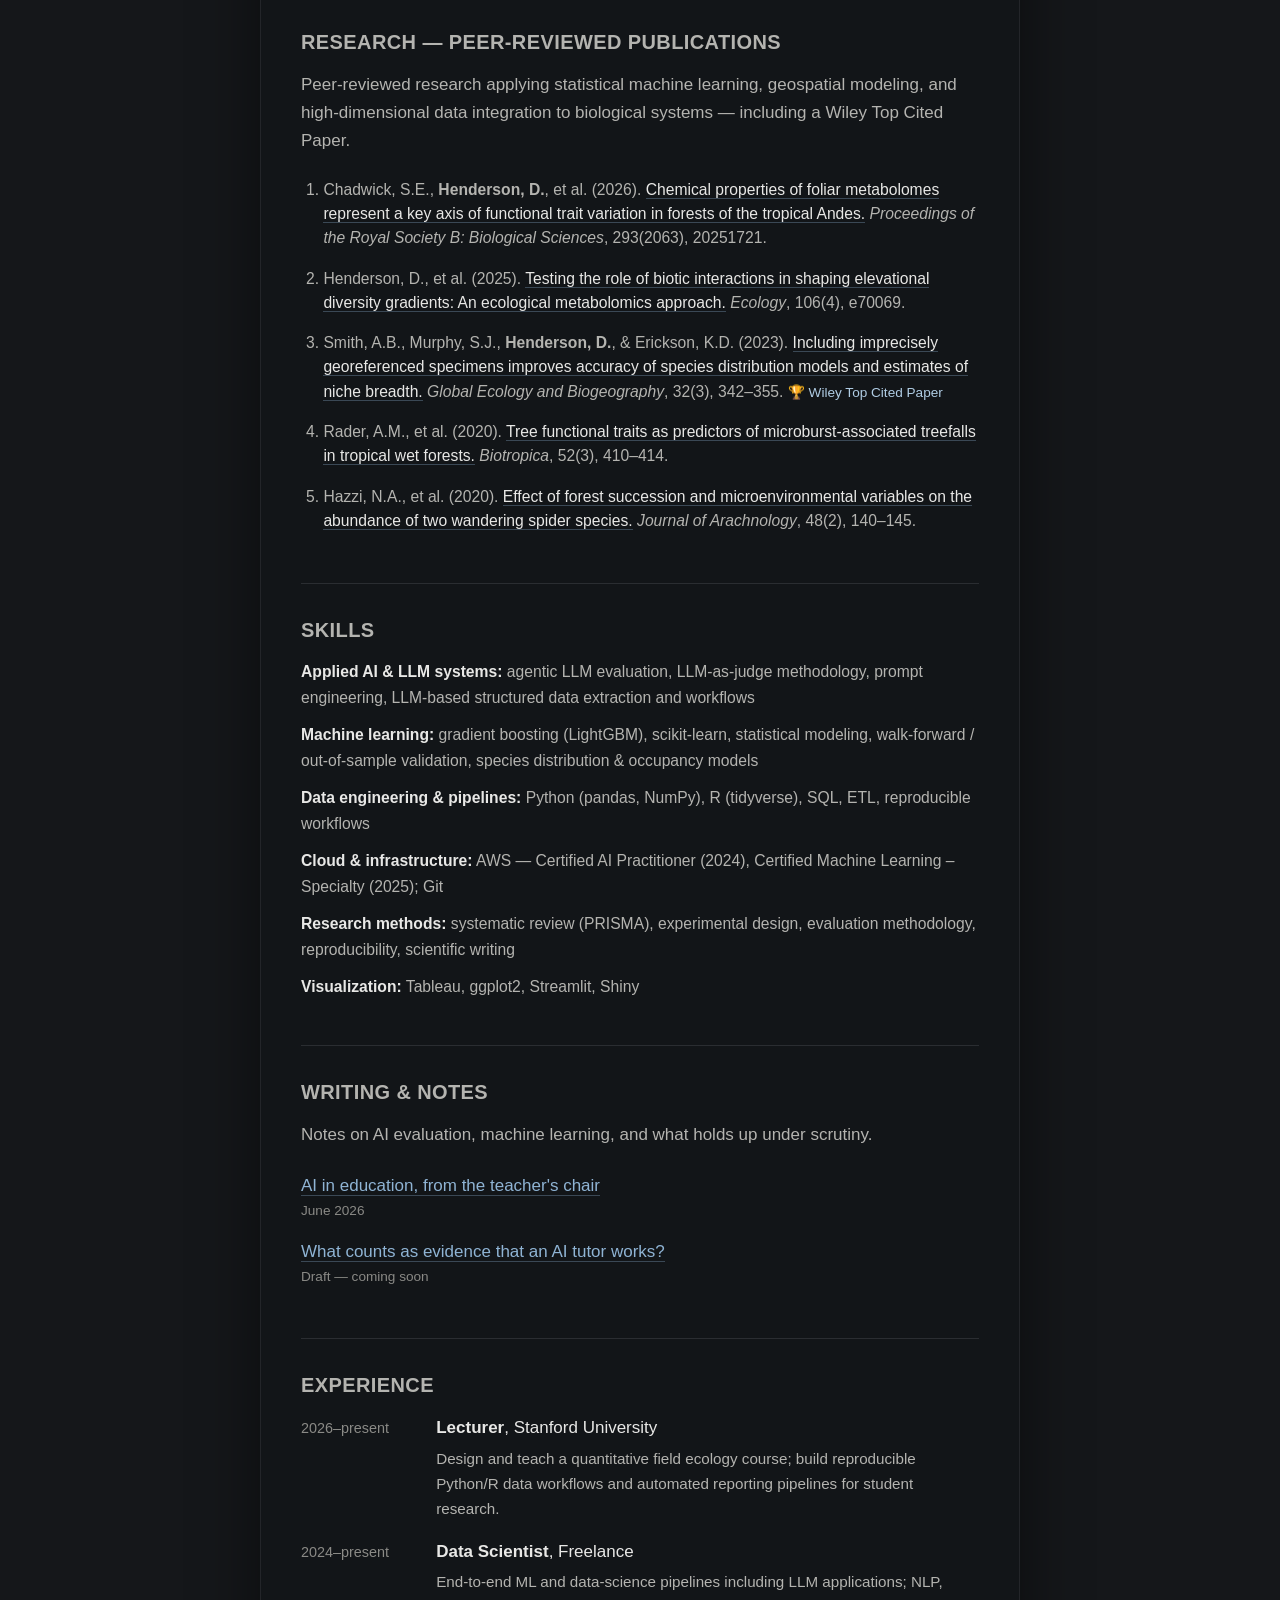
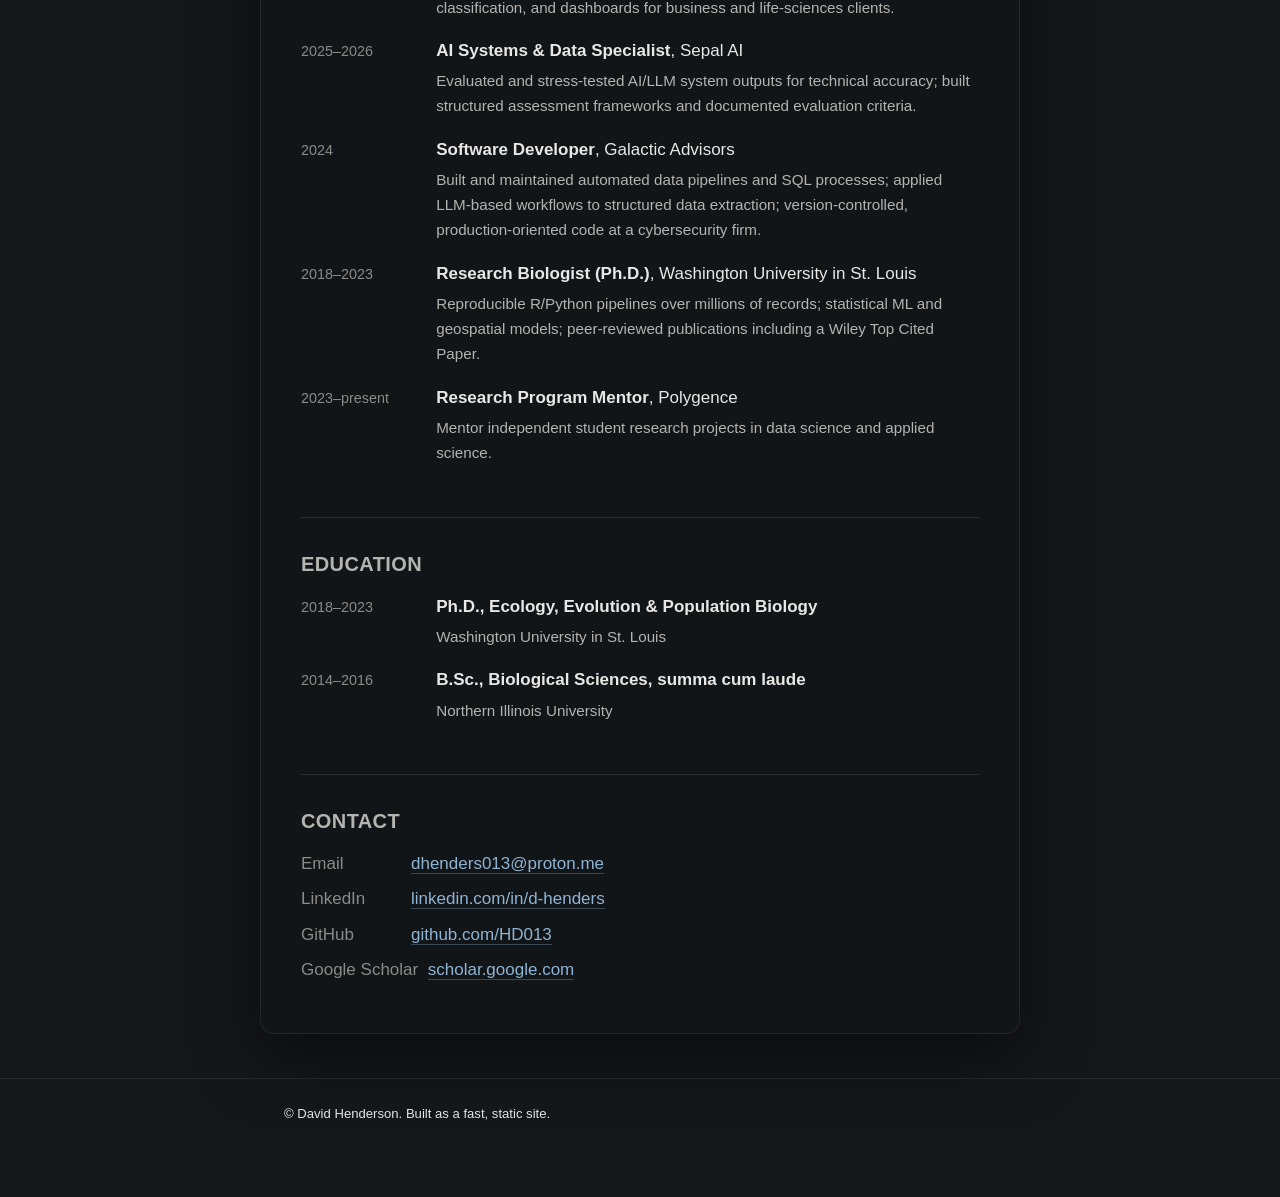
==== commit 42b30f79: "Publish AEER manuscript; update publications and contact - Add AEER systematic review manuscript (pa" ====
--- a/index.html
+++ b/index.html
@@ -46,9 +46,9 @@
 
 			<div class="entry">
 				<h3>Evaluation Standards for Agentic Educational AI</h3>
-				<p class="meta">Systematic review, in progress (2026)</p>
+				<p class="meta">Systematic review, working manuscript (2026)</p>
 				<p>A PRISMA 2020 systematic review of how empirical studies actually evaluate LLM-based agentic and multi-agent educational systems — tutors, feedback generators, teachable agents, teacher-support tools. I code the field's evaluation designs, outcome constructs, methodological rigor, theoretical grounding, and reproducibility against a multi-dimensional rubric, and synthesize the result into a proposed reporting standard (AEER — Agentic Educational AI Evaluation &amp; Reporting) aimed at raising the evidentiary bar for the field. The framing question is deliberately not <em>what can these systems do</em>, but <em>does the evidence that they help people learn actually hold up</em> — which is where most current work is thin.</p>
-				<p class="note">In progress — preprint/OSF link to follow.</p>
+				<p class="note"><a href="papers/Henderson_2026_AEER_systematic_review.pdf">Read the working manuscript (PDF)</a> — preliminary results, not yet peer-reviewed.</p>
 			</div>
 
 			<div class="entry">
@@ -73,11 +73,11 @@
 			<h2>Research — Peer-Reviewed Publications</h2>
 			<p class="lead">Peer-reviewed research applying statistical machine learning, geospatial modeling, and high-dimensional data integration to biological systems — including a Wiley Top Cited Paper.</p>
 			<ol class="pubs">
+				<li>Chadwick, S.E., <strong>Henderson, D.</strong>, et al. (2026). <a href="https://doi.org/10.1098/rspb.2025.1721"><span class="title">Chemical properties of foliar metabolomes represent a key axis of functional trait variation in forests of the tropical Andes.</span></a> <em>Proceedings of the Royal Society B: Biological Sciences</em>, 293(2063), 20251721.</li>
 				<li>Henderson, D., et al. (2025). <a href="papers/Henderson_etal_2025_Ecology.pdf"><span class="title">Testing the role of biotic interactions in shaping elevational diversity gradients: An ecological metabolomics approach.</span></a> <em>Ecology</em>, 106(4), e70069.</li>
 				<li>Smith, A.B., Murphy, S.J., <strong>Henderson, D.</strong>, &amp; Erickson, K.D. (2023). <a href="https://onlinelibrary.wiley.com/doi/abs/10.1111/geb.13628"><span class="title">Including imprecisely georeferenced specimens improves accuracy of species distribution models and estimates of niche breadth.</span></a> <em>Global Ecology and Biogeography</em>, 32(3), 342–355. <span class="badge">🏆 Wiley Top Cited Paper</span></li>
 				<li>Rader, A.M., et al. (2020). <a href="papers/microburst_2020.pdf"><span class="title">Tree functional traits as predictors of microburst-associated treefalls in tropical wet forests.</span></a> <em>Biotropica</em>, 52(3), 410–414.</li>
 				<li>Hazzi, N.A., et al. (2020). <a href="https://bioone.org/journals/the-journal-of-arachnology/volume-48/issue-2/0161-8202-48.2.140/Effect-of-forest-succession-and-microenvironmental-variables-on-the-abundance/10.1636/0161-8202-48.2.140.short"><span class="title">Effect of forest succession and microenvironmental variables on the abundance of two wandering spider species.</span></a> <em>Journal of Arachnology</em>, 48(2), 140–145.</li>
-				<li>Chadwick, S.E., <strong>Henderson, D.</strong>, et al. (2025, in review). <span class="title">Chemical properties of foliar metabolomes represent a key axis of functional trait variation in forests of the tropical Andes.</span></li>
 			</ol>
 		</section>
 
--- a/assets/css/site.css
+++ b/assets/css/site.css
@@ -214,7 +214,7 @@
 
 .contact-list { list-style: none; margin: 0; padding: 0; }
 .contact-list li { margin: 0 0 .45rem; color: var(--muted); }
-.contact-list li span { color: var(--faint); display: inline-block; min-width: 110px; }
+.contact-list li span { color: var(--faint); display: inline-block; min-width: 110px; padding-right: .6rem; }
 
 /* ---- Footer ---- */
 
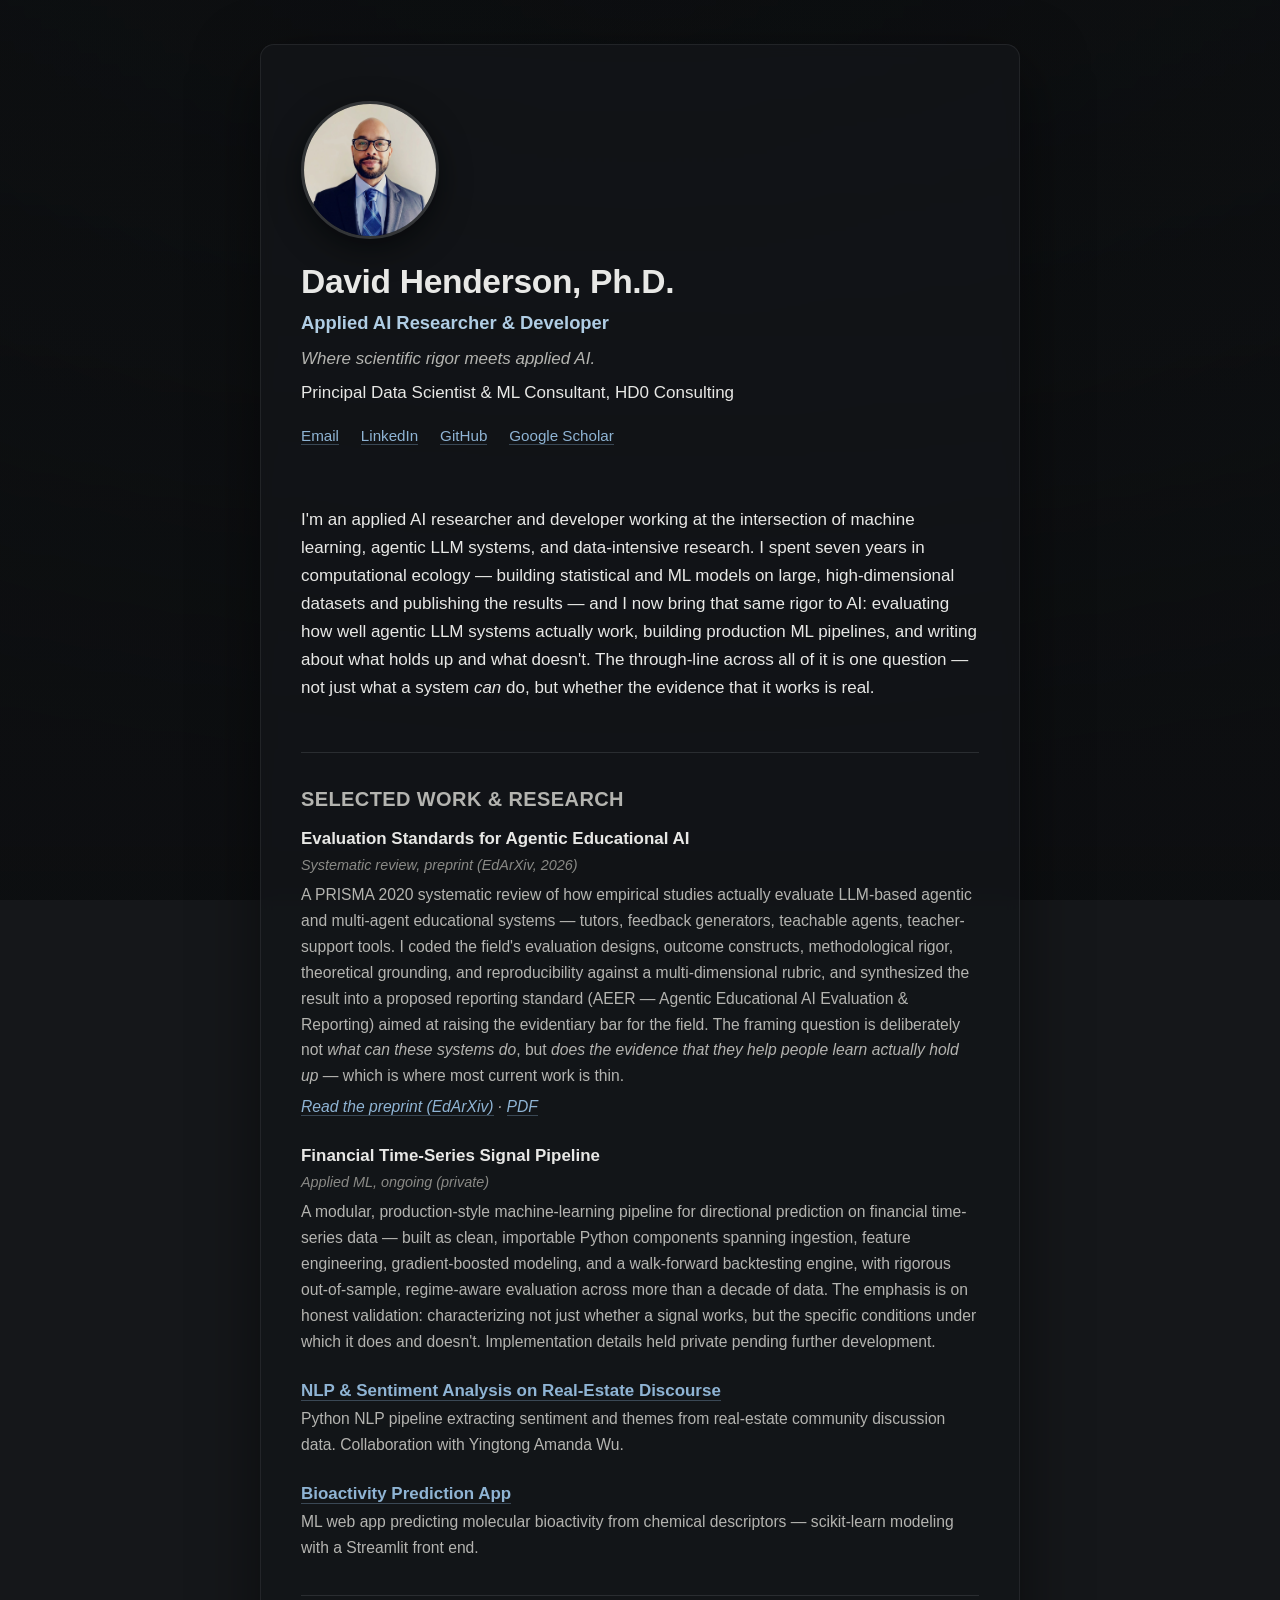
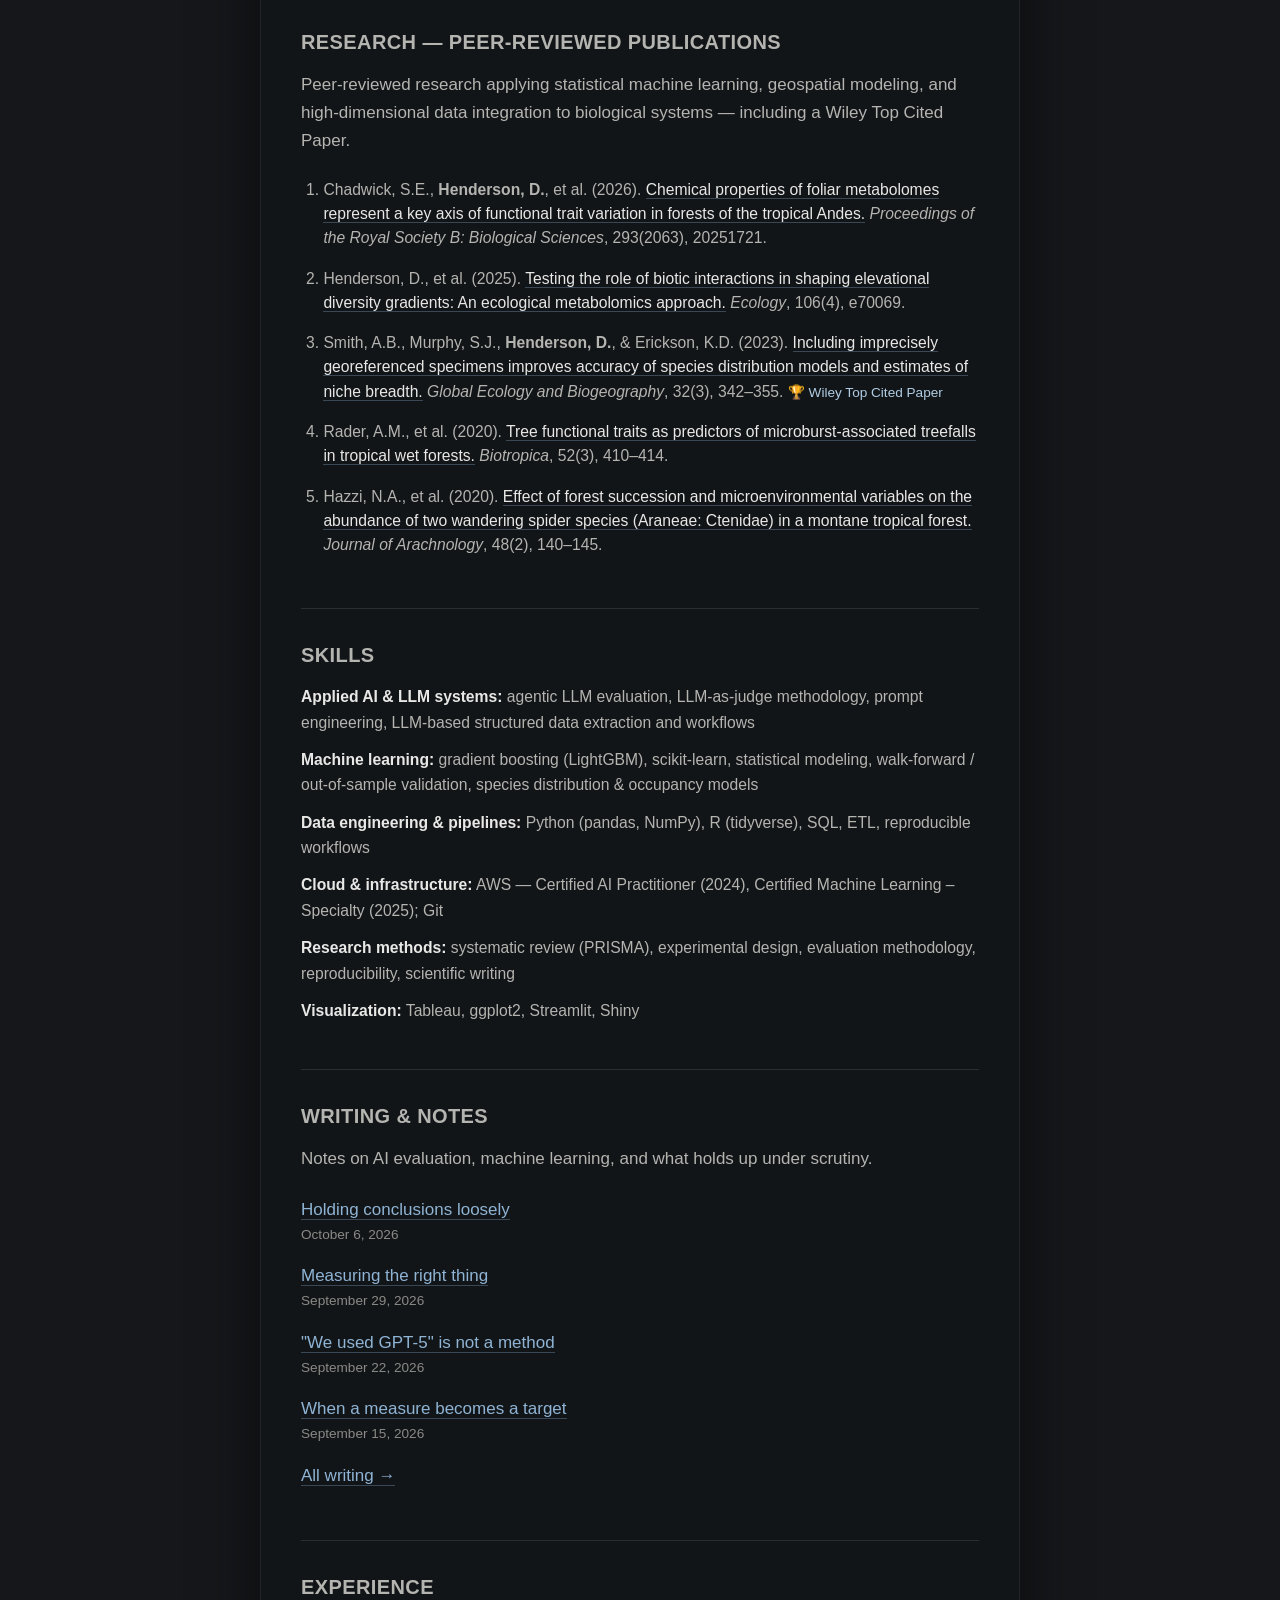
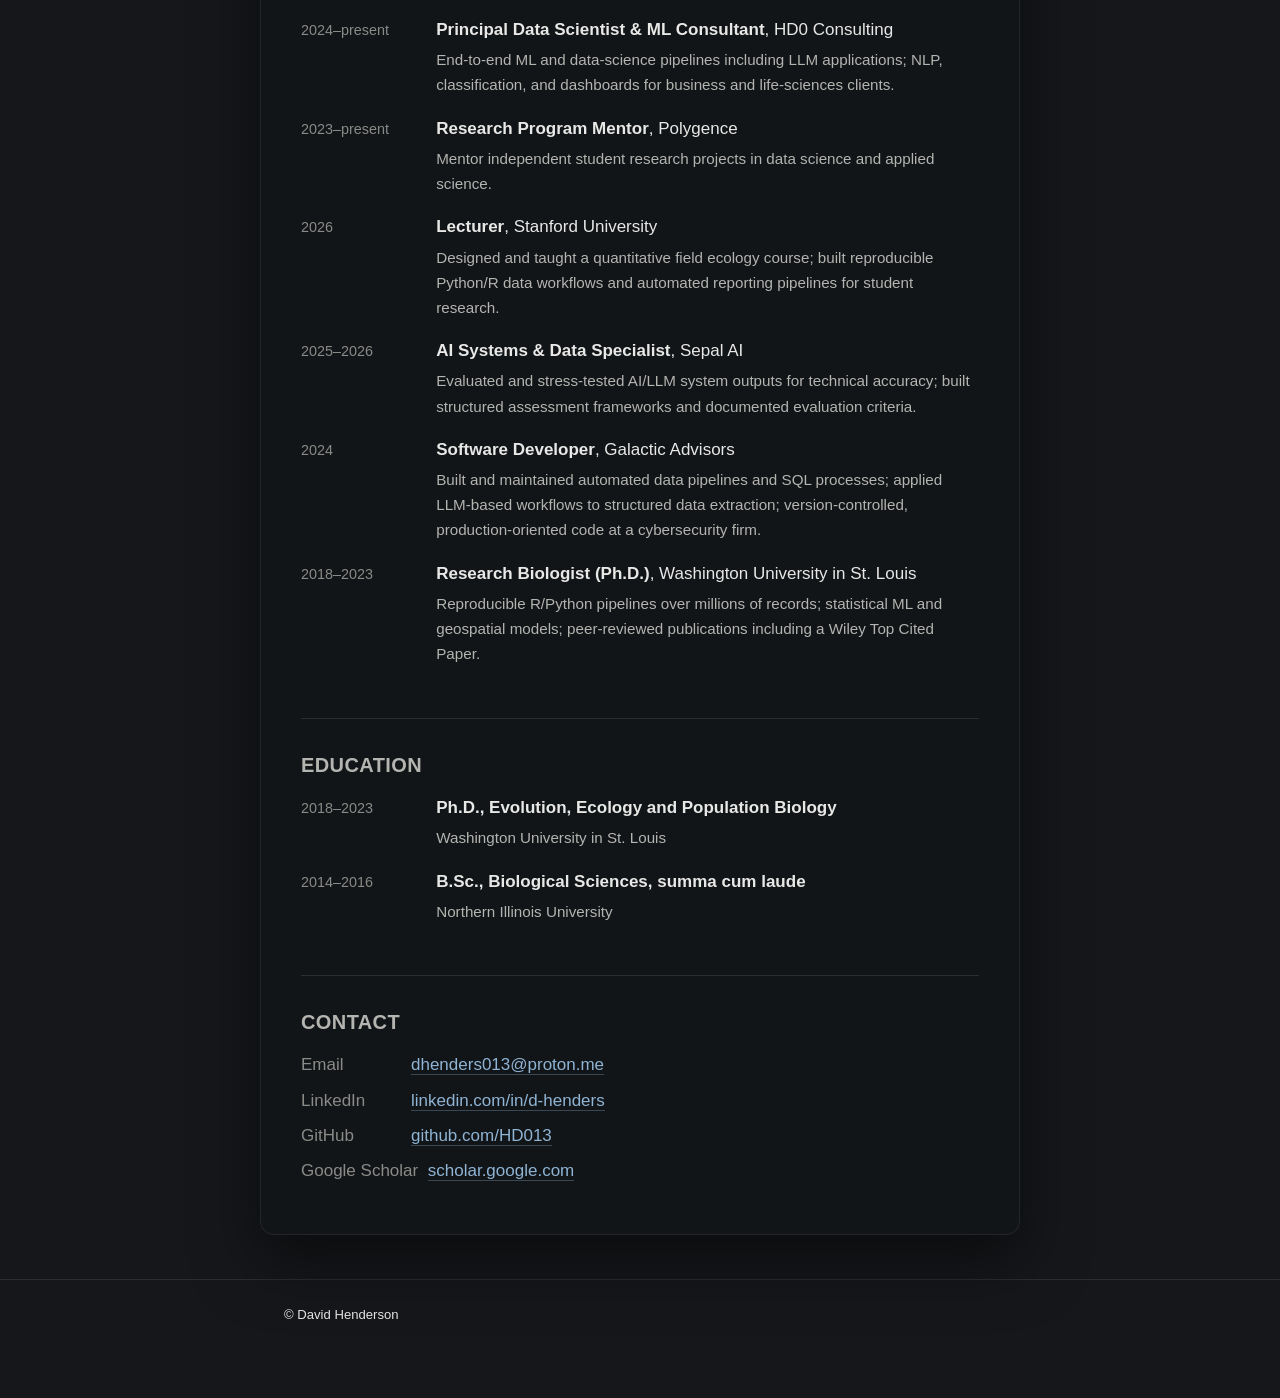
==== commit f42e0197: "Update profile details" ====
--- a/index.html
+++ b/index.html
@@ -26,7 +26,7 @@
 			<h1>David Henderson, Ph.D.</h1>
 			<p class="role">Applied AI Researcher &amp; Developer</p>
 			<p class="tagline">Where scientific rigor meets applied AI.</p>
-			<p class="current">Lecturer, Stanford University</p>
+			<p class="current">Principal Data Scientist &amp; ML Consultant, HD0 Consulting</p>
 			<p class="links">
 				<a href="mailto:dhenders013@proton.me">Email</a>
 				<a href="https://www.linkedin.com/in/d-henders/">LinkedIn</a>
@@ -46,9 +46,9 @@
 
 			<div class="entry">
 				<h3>Evaluation Standards for Agentic Educational AI</h3>
-				<p class="meta">Systematic review, working manuscript (2026)</p>
-				<p>A PRISMA 2020 systematic review of how empirical studies actually evaluate LLM-based agentic and multi-agent educational systems — tutors, feedback generators, teachable agents, teacher-support tools. I code the field's evaluation designs, outcome constructs, methodological rigor, theoretical grounding, and reproducibility against a multi-dimensional rubric, and synthesize the result into a proposed reporting standard (AEER — Agentic Educational AI Evaluation &amp; Reporting) aimed at raising the evidentiary bar for the field. The framing question is deliberately not <em>what can these systems do</em>, but <em>does the evidence that they help people learn actually hold up</em> — which is where most current work is thin.</p>
-				<p class="note"><a href="papers/Henderson_2026_AEER_systematic_review.pdf">Read the working manuscript (PDF)</a> — preliminary results, not yet peer-reviewed.</p>
+				<p class="meta">Systematic review, preprint (EdArXiv, 2026)</p>
+				<p>A PRISMA 2020 systematic review of how empirical studies actually evaluate LLM-based agentic and multi-agent educational systems — tutors, feedback generators, teachable agents, teacher-support tools. I coded the field's evaluation designs, outcome constructs, methodological rigor, theoretical grounding, and reproducibility against a multi-dimensional rubric, and synthesized the result into a proposed reporting standard (AEER — Agentic Educational AI Evaluation &amp; Reporting) aimed at raising the evidentiary bar for the field. The framing question is deliberately not <em>what can these systems do</em>, but <em>does the evidence that they help people learn actually hold up</em> — which is where most current work is thin.</p>
+				<p class="note"><a href="https://doi.org/10.35542/osf.io/ek9wp_v2">Read the preprint (EdArXiv)</a> · <a href="papers/Henderson_2026_AEER_systematic_review.pdf">PDF</a></p>
 			</div>
 
 			<div class="entry">
@@ -77,7 +77,7 @@
 				<li>Henderson, D., et al. (2025). <a href="papers/Henderson_etal_2025_Ecology.pdf"><span class="title">Testing the role of biotic interactions in shaping elevational diversity gradients: An ecological metabolomics approach.</span></a> <em>Ecology</em>, 106(4), e70069.</li>
 				<li>Smith, A.B., Murphy, S.J., <strong>Henderson, D.</strong>, &amp; Erickson, K.D. (2023). <a href="https://onlinelibrary.wiley.com/doi/abs/10.1111/geb.13628"><span class="title">Including imprecisely georeferenced specimens improves accuracy of species distribution models and estimates of niche breadth.</span></a> <em>Global Ecology and Biogeography</em>, 32(3), 342–355. <span class="badge">🏆 Wiley Top Cited Paper</span></li>
 				<li>Rader, A.M., et al. (2020). <a href="papers/microburst_2020.pdf"><span class="title">Tree functional traits as predictors of microburst-associated treefalls in tropical wet forests.</span></a> <em>Biotropica</em>, 52(3), 410–414.</li>
-				<li>Hazzi, N.A., et al. (2020). <a href="https://bioone.org/journals/the-journal-of-arachnology/volume-48/issue-2/0161-8202-48.2.140/Effect-of-forest-succession-and-microenvironmental-variables-on-the-abundance/10.1636/0161-8202-48.2.140.short"><span class="title">Effect of forest succession and microenvironmental variables on the abundance of two wandering spider species.</span></a> <em>Journal of Arachnology</em>, 48(2), 140–145.</li>
+				<li>Hazzi, N.A., et al. (2020). <a href="https://bioone.org/journals/the-journal-of-arachnology/volume-48/issue-2/0161-8202-48.2.140/Effect-of-forest-succession-and-microenvironmental-variables-on-the-abundance/10.1636/0161-8202-48.2.140.short"><span class="title">Effect of forest succession and microenvironmental variables on the abundance of two wandering spider species (Araneae: Ctenidae) in a montane tropical forest.</span></a> <em>Journal of Arachnology</em>, 48(2), 140–145.</li>
 			</ol>
 		</section>
 
@@ -100,12 +100,23 @@
 			<p class="lead">Notes on AI evaluation, machine learning, and what holds up under scrutiny.</p>
 			<ul class="posts">
 				<li>
-					<a href="posts/2026-ai-education-teachers-chair.html">AI in education, from the teacher's chair</a>
-					<span class="date">June 2026</span>
+					<a href="posts/2026-holding-conclusions-loosely.html">Holding conclusions loosely</a>
+					<span class="date">October 6, 2026</span>
 				</li>
 				<li>
-					<a href="posts/2026-evidence-ai-tutor.html">What counts as evidence that an AI tutor works?</a>
-					<span class="date">Draft — coming soon</span>
+					<a href="posts/2026-measuring-the-right-thing.html">Measuring the right thing</a>
+					<span class="date">September 29, 2026</span>
+				</li>
+				<li>
+					<a href="posts/2026-we-used-gpt5-is-not-a-method.html">"We used GPT-5" is not a method</a>
+					<span class="date">September 22, 2026</span>
+				</li>
+				<li>
+					<a href="posts/2026-when-a-measure-becomes-a-target.html">When a measure becomes a target</a>
+					<span class="date">September 15, 2026</span>
+				</li>
+				<li>
+					<a href="posts/index.html">All writing →</a>
 				</li>
 			</ul>
 		</section>
@@ -114,12 +125,16 @@
 		<section id="experience">
 			<h2>Experience</h2>
 			<div class="row">
-				<div class="when">2026–present</div>
-				<div class="what"><strong>Lecturer</strong>, Stanford University<p>Design and teach a quantitative field ecology course; build reproducible Python/R data workflows and automated reporting pipelines for student research.</p></div>
+				<div class="when">2024–present</div>
+				<div class="what"><strong>Principal Data Scientist &amp; ML Consultant</strong>, HD0 Consulting<p>End-to-end ML and data-science pipelines including LLM applications; NLP, classification, and dashboards for business and life-sciences clients.</p></div>
 			</div>
 			<div class="row">
-				<div class="when">2024–present</div>
-				<div class="what"><strong>Data Scientist</strong>, Freelance<p>End-to-end ML and data-science pipelines including LLM applications; NLP, classification, and dashboards for business and life-sciences clients.</p></div>
+				<div class="when">2023–present</div>
+				<div class="what"><strong>Research Program Mentor</strong>, Polygence<p>Mentor independent student research projects in data science and applied science.</p></div>
+			</div>
+			<div class="row">
+				<div class="when">2026</div>
+				<div class="what"><strong>Lecturer</strong>, Stanford University<p>Designed and taught a quantitative field ecology course; built reproducible Python/R data workflows and automated reporting pipelines for student research.</p></div>
 			</div>
 			<div class="row">
 				<div class="when">2025–2026</div>
@@ -133,10 +148,6 @@
 				<div class="when">2018–2023</div>
 				<div class="what"><strong>Research Biologist (Ph.D.)</strong>, Washington University in St. Louis<p>Reproducible R/Python pipelines over millions of records; statistical ML and geospatial models; peer-reviewed publications including a Wiley Top Cited Paper.</p></div>
 			</div>
-			<div class="row">
-				<div class="when">2023–present</div>
-				<div class="what"><strong>Research Program Mentor</strong>, Polygence<p>Mentor independent student research projects in data science and applied science.</p></div>
-			</div>
 		</section>
 
 		<!-- Education -->
@@ -144,7 +155,7 @@
 			<h2>Education</h2>
 			<div class="row">
 				<div class="when">2018–2023</div>
-				<div class="what"><strong>Ph.D., Ecology, Evolution &amp; Population Biology</strong><p>Washington University in St. Louis</p></div>
+				<div class="what"><strong>Ph.D., Evolution, Ecology and Population Biology</strong><p>Washington University in St. Louis</p></div>
 			</div>
 			<div class="row">
 				<div class="when">2014–2016</div>
@@ -167,7 +178,7 @@
 
 	<footer class="site">
 		<div class="wrap">
-			<p>© David Henderson. Built as a fast, static site.</p>
+			<p>© David Henderson</p>
 		</div>
 	</footer>
 
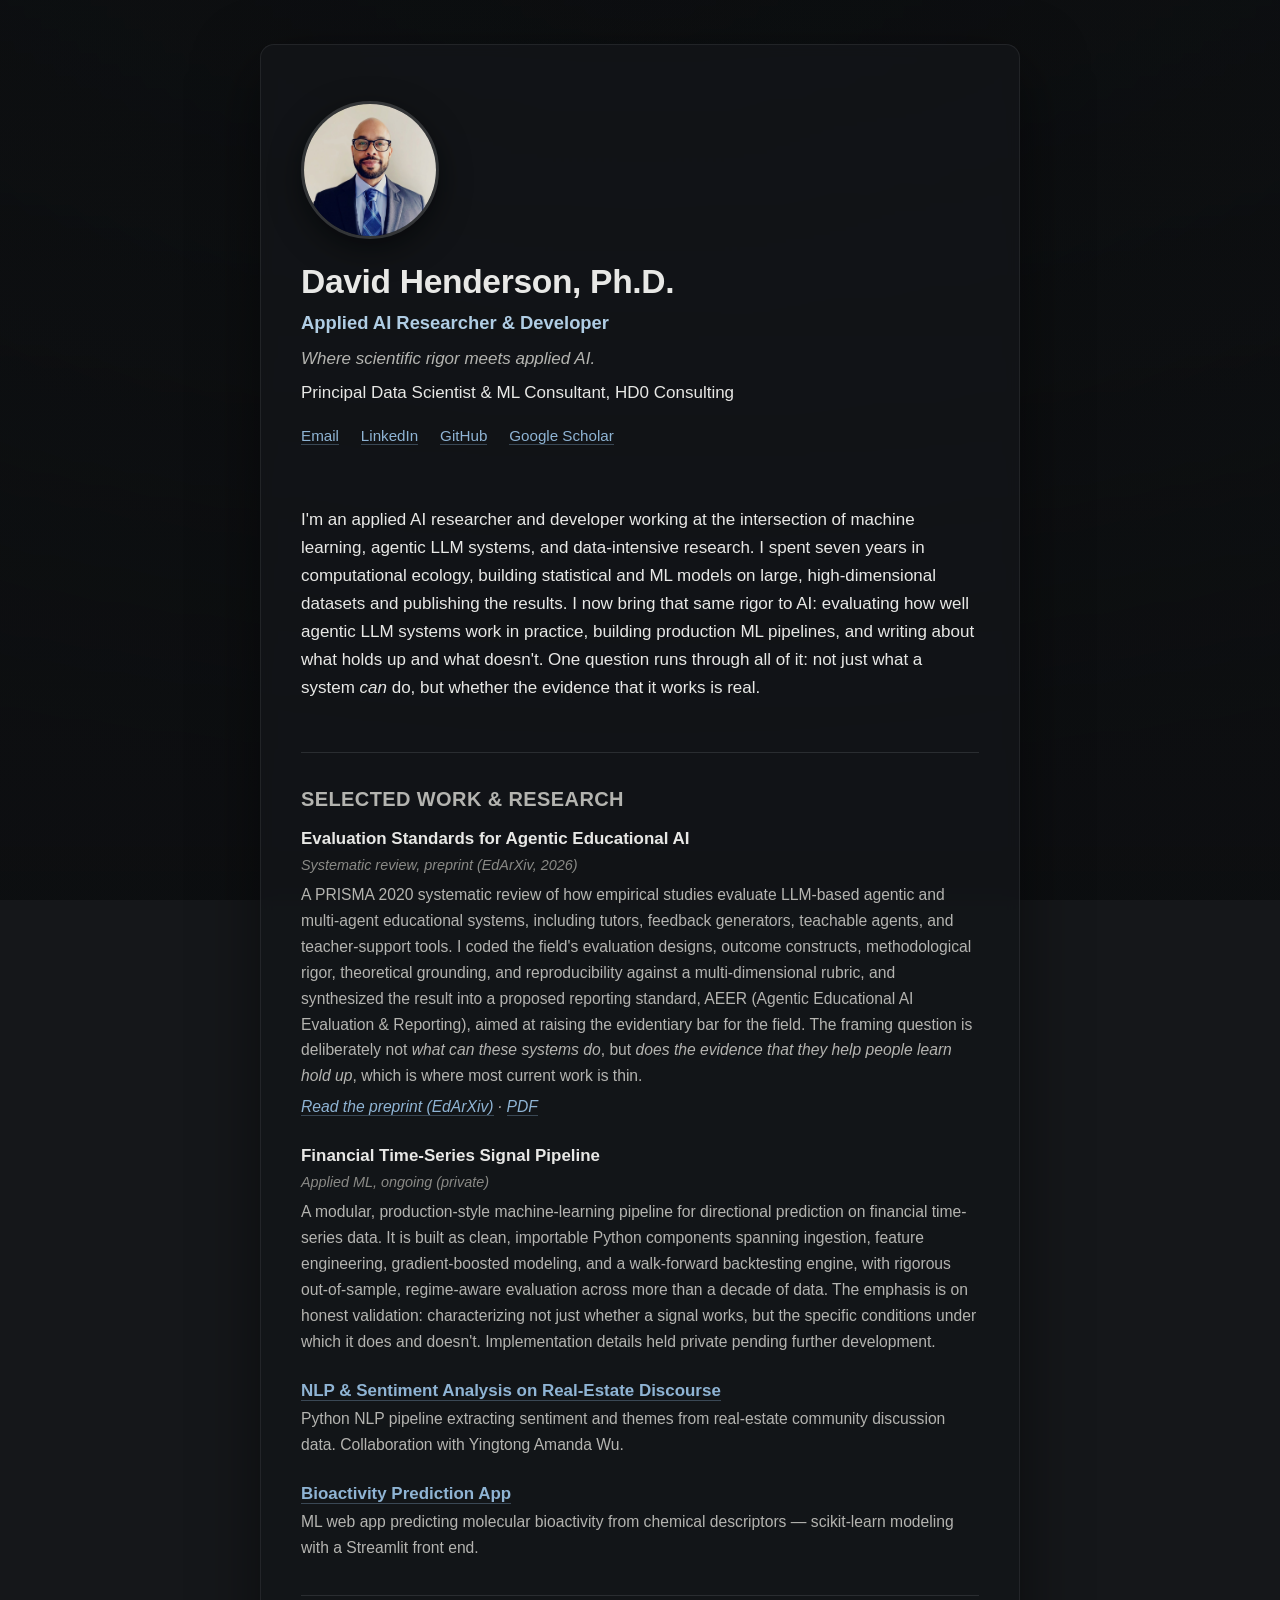
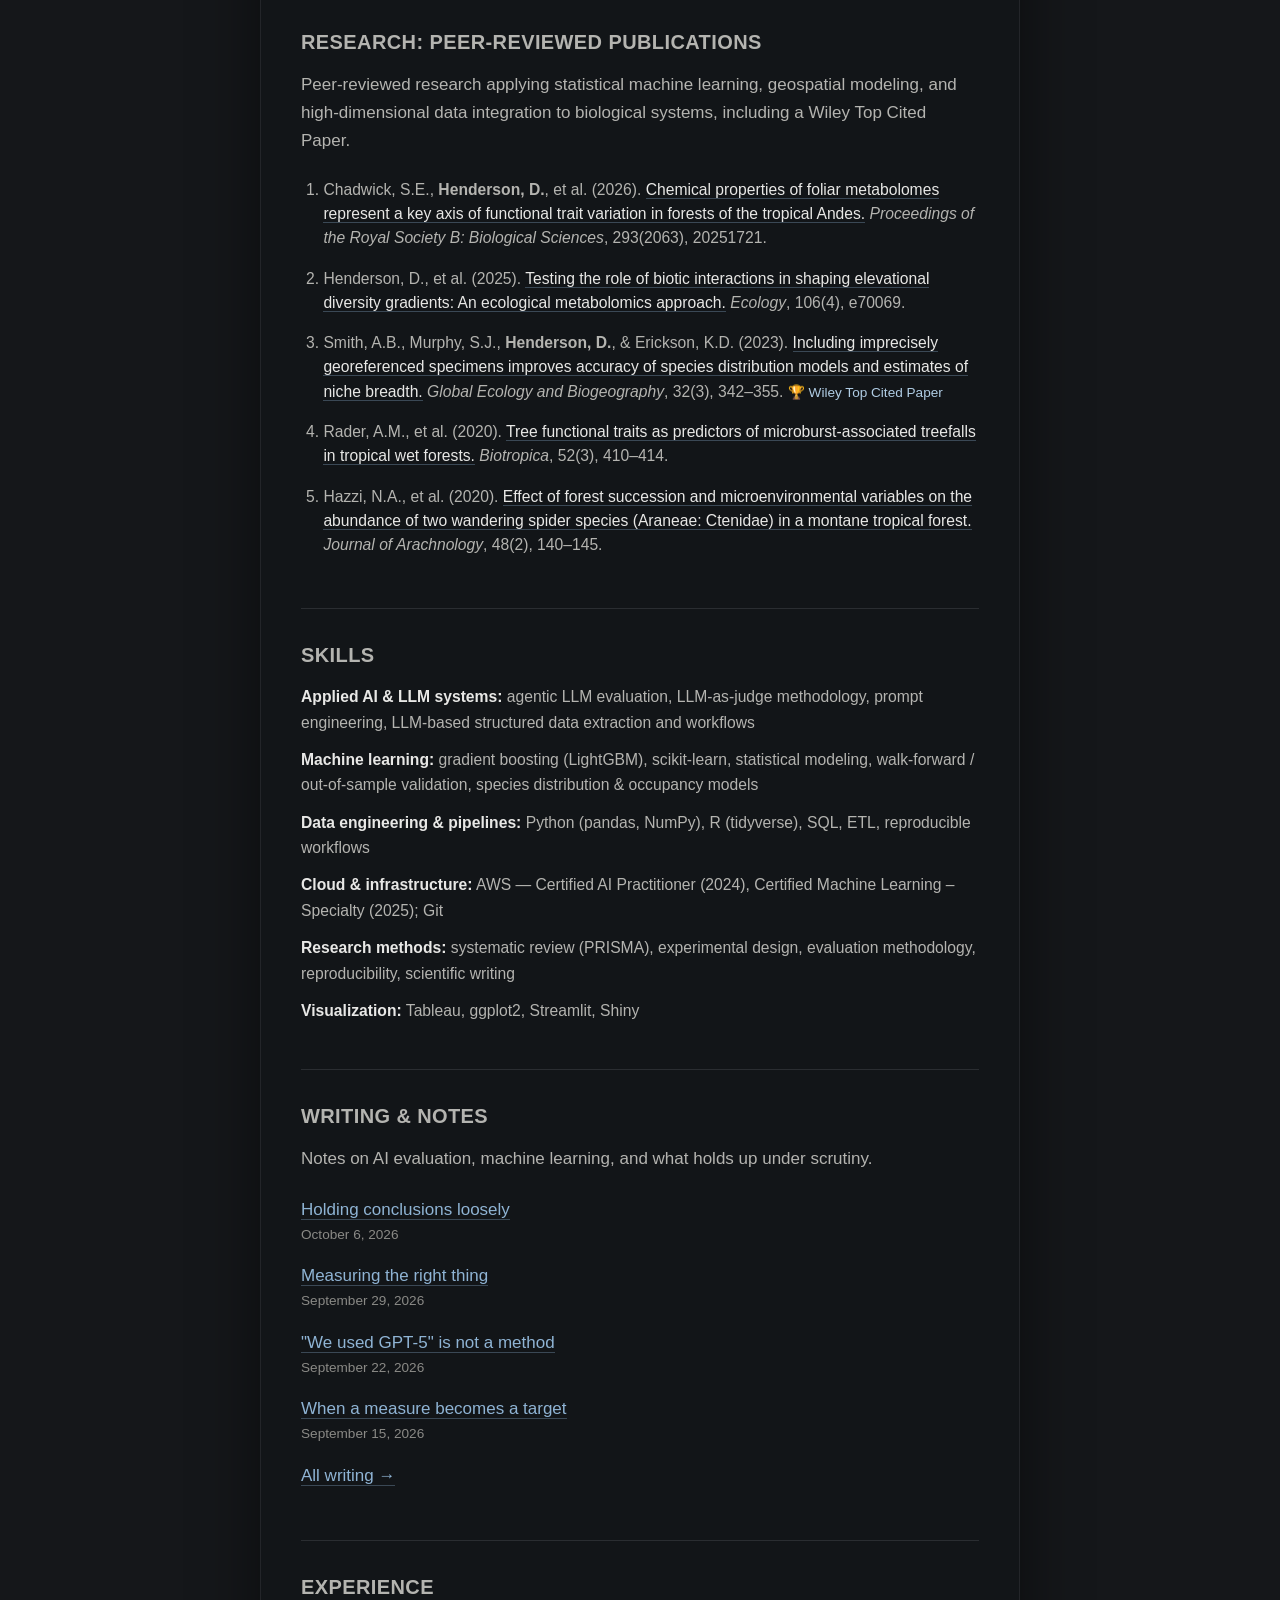
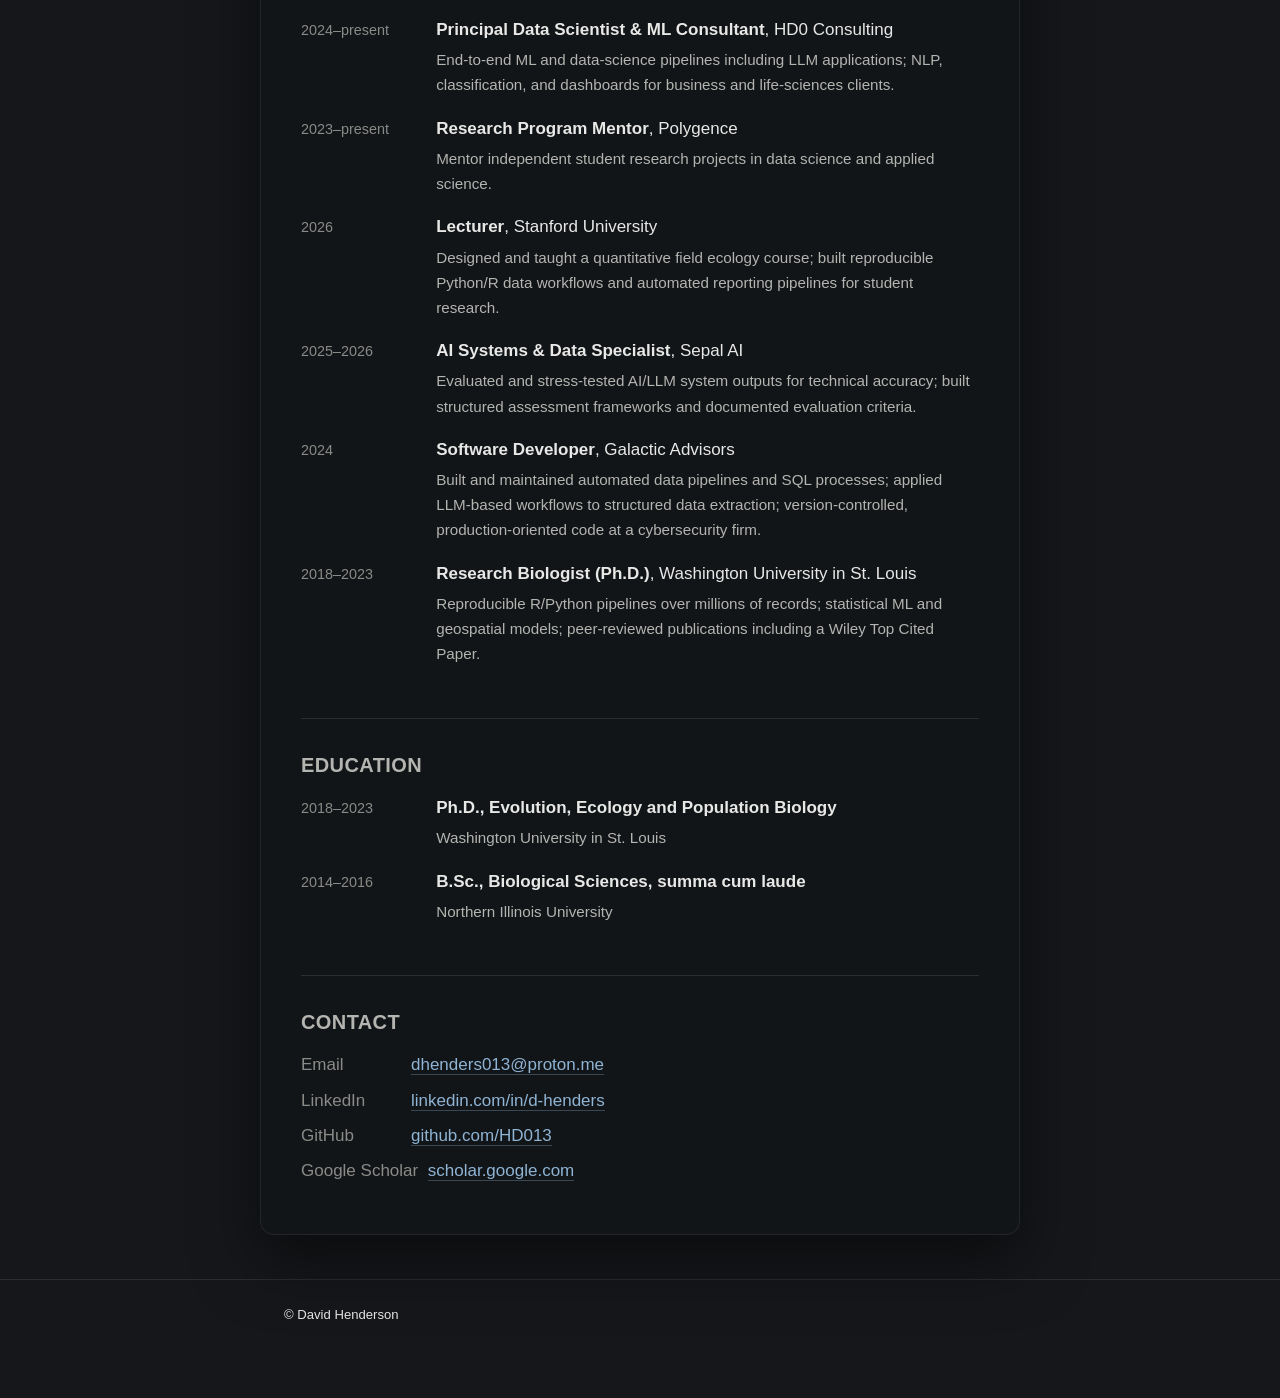
==== commit c816f33b: "Update title page" ====
--- a/index.html
+++ b/index.html
@@ -3,8 +3,8 @@
 <head>
 	<meta charset="utf-8" />
 	<meta name="viewport" content="width=device-width, initial-scale=1" />
-	<title>David Henderson, Ph.D. — Applied AI Researcher &amp; Developer</title>
-	<meta name="description" content="David Henderson, Ph.D. — Applied AI researcher and developer working at the intersection of machine learning, agentic LLM systems, and data-intensive research." />
+	<title>David Henderson, Ph.D. | Applied AI Researcher &amp; Developer</title>
+	<meta name="description" content="David Henderson, Ph.D., is an applied AI researcher and developer working at the intersection of machine learning, agentic LLM systems, and data-intensive research." />
 	<link rel="stylesheet" href="assets/css/site.css" />
 </head>
 <body>
@@ -37,7 +37,7 @@
 
 		<!-- Intro -->
 		<section id="intro">
-			<p>I'm an applied AI researcher and developer working at the intersection of machine learning, agentic LLM systems, and data-intensive research. I spent seven years in computational ecology — building statistical and ML models on large, high-dimensional datasets and publishing the results — and I now bring that same rigor to AI: evaluating how well agentic LLM systems actually work, building production ML pipelines, and writing about what holds up and what doesn't. The through-line across all of it is one question — not just what a system <em>can</em> do, but whether the evidence that it works is real.</p>
+			<p>I'm an applied AI researcher and developer working at the intersection of machine learning, agentic LLM systems, and data-intensive research. I spent seven years in computational ecology, building statistical and ML models on large, high-dimensional datasets and publishing the results. I now bring that same rigor to AI: evaluating how well agentic LLM systems work in practice, building production ML pipelines, and writing about what holds up and what doesn't. One question runs through all of it: not just what a system <em>can</em> do, but whether the evidence that it works is real.</p>
 		</section>
 
 		<!-- Selected Work & Research -->
@@ -47,14 +47,14 @@
 			<div class="entry">
 				<h3>Evaluation Standards for Agentic Educational AI</h3>
 				<p class="meta">Systematic review, preprint (EdArXiv, 2026)</p>
-				<p>A PRISMA 2020 systematic review of how empirical studies actually evaluate LLM-based agentic and multi-agent educational systems — tutors, feedback generators, teachable agents, teacher-support tools. I coded the field's evaluation designs, outcome constructs, methodological rigor, theoretical grounding, and reproducibility against a multi-dimensional rubric, and synthesized the result into a proposed reporting standard (AEER — Agentic Educational AI Evaluation &amp; Reporting) aimed at raising the evidentiary bar for the field. The framing question is deliberately not <em>what can these systems do</em>, but <em>does the evidence that they help people learn actually hold up</em> — which is where most current work is thin.</p>
+				<p>A PRISMA 2020 systematic review of how empirical studies evaluate LLM-based agentic and multi-agent educational systems, including tutors, feedback generators, teachable agents, and teacher-support tools. I coded the field's evaluation designs, outcome constructs, methodological rigor, theoretical grounding, and reproducibility against a multi-dimensional rubric, and synthesized the result into a proposed reporting standard, AEER (Agentic Educational AI Evaluation &amp; Reporting), aimed at raising the evidentiary bar for the field. The framing question is deliberately not <em>what can these systems do</em>, but <em>does the evidence that they help people learn hold up</em>, which is where most current work is thin.</p>
 				<p class="note"><a href="https://doi.org/10.35542/osf.io/ek9wp_v2">Read the preprint (EdArXiv)</a> · <a href="papers/Henderson_2026_AEER_systematic_review.pdf">PDF</a></p>
 			</div>
 
 			<div class="entry">
 				<h3>Financial Time-Series Signal Pipeline</h3>
 				<p class="meta">Applied ML, ongoing (private)</p>
-				<p>A modular, production-style machine-learning pipeline for directional prediction on financial time-series data — built as clean, importable Python components spanning ingestion, feature engineering, gradient-boosted modeling, and a walk-forward backtesting engine, with rigorous out-of-sample, regime-aware evaluation across more than a decade of data. The emphasis is on honest validation: characterizing not just whether a signal works, but the specific conditions under which it does and doesn't. Implementation details held private pending further development.</p>
+				<p>A modular, production-style machine-learning pipeline for directional prediction on financial time-series data. It is built as clean, importable Python components spanning ingestion, feature engineering, gradient-boosted modeling, and a walk-forward backtesting engine, with rigorous out-of-sample, regime-aware evaluation across more than a decade of data. The emphasis is on honest validation: characterizing not just whether a signal works, but the specific conditions under which it does and doesn't. Implementation details held private pending further development.</p>
 			</div>
 
 			<div class="entry">
@@ -70,8 +70,8 @@
 
 		<!-- Publications -->
 		<section id="publications">
-			<h2>Research — Peer-Reviewed Publications</h2>
-			<p class="lead">Peer-reviewed research applying statistical machine learning, geospatial modeling, and high-dimensional data integration to biological systems — including a Wiley Top Cited Paper.</p>
+			<h2>Research: Peer-Reviewed Publications</h2>
+			<p class="lead">Peer-reviewed research applying statistical machine learning, geospatial modeling, and high-dimensional data integration to biological systems, including a Wiley Top Cited Paper.</p>
 			<ol class="pubs">
 				<li>Chadwick, S.E., <strong>Henderson, D.</strong>, et al. (2026). <a href="https://doi.org/10.1098/rspb.2025.1721"><span class="title">Chemical properties of foliar metabolomes represent a key axis of functional trait variation in forests of the tropical Andes.</span></a> <em>Proceedings of the Royal Society B: Biological Sciences</em>, 293(2063), 20251721.</li>
 				<li>Henderson, D., et al. (2025). <a href="papers/Henderson_etal_2025_Ecology.pdf"><span class="title">Testing the role of biotic interactions in shaping elevational diversity gradients: An ecological metabolomics approach.</span></a> <em>Ecology</em>, 106(4), e70069.</li>
